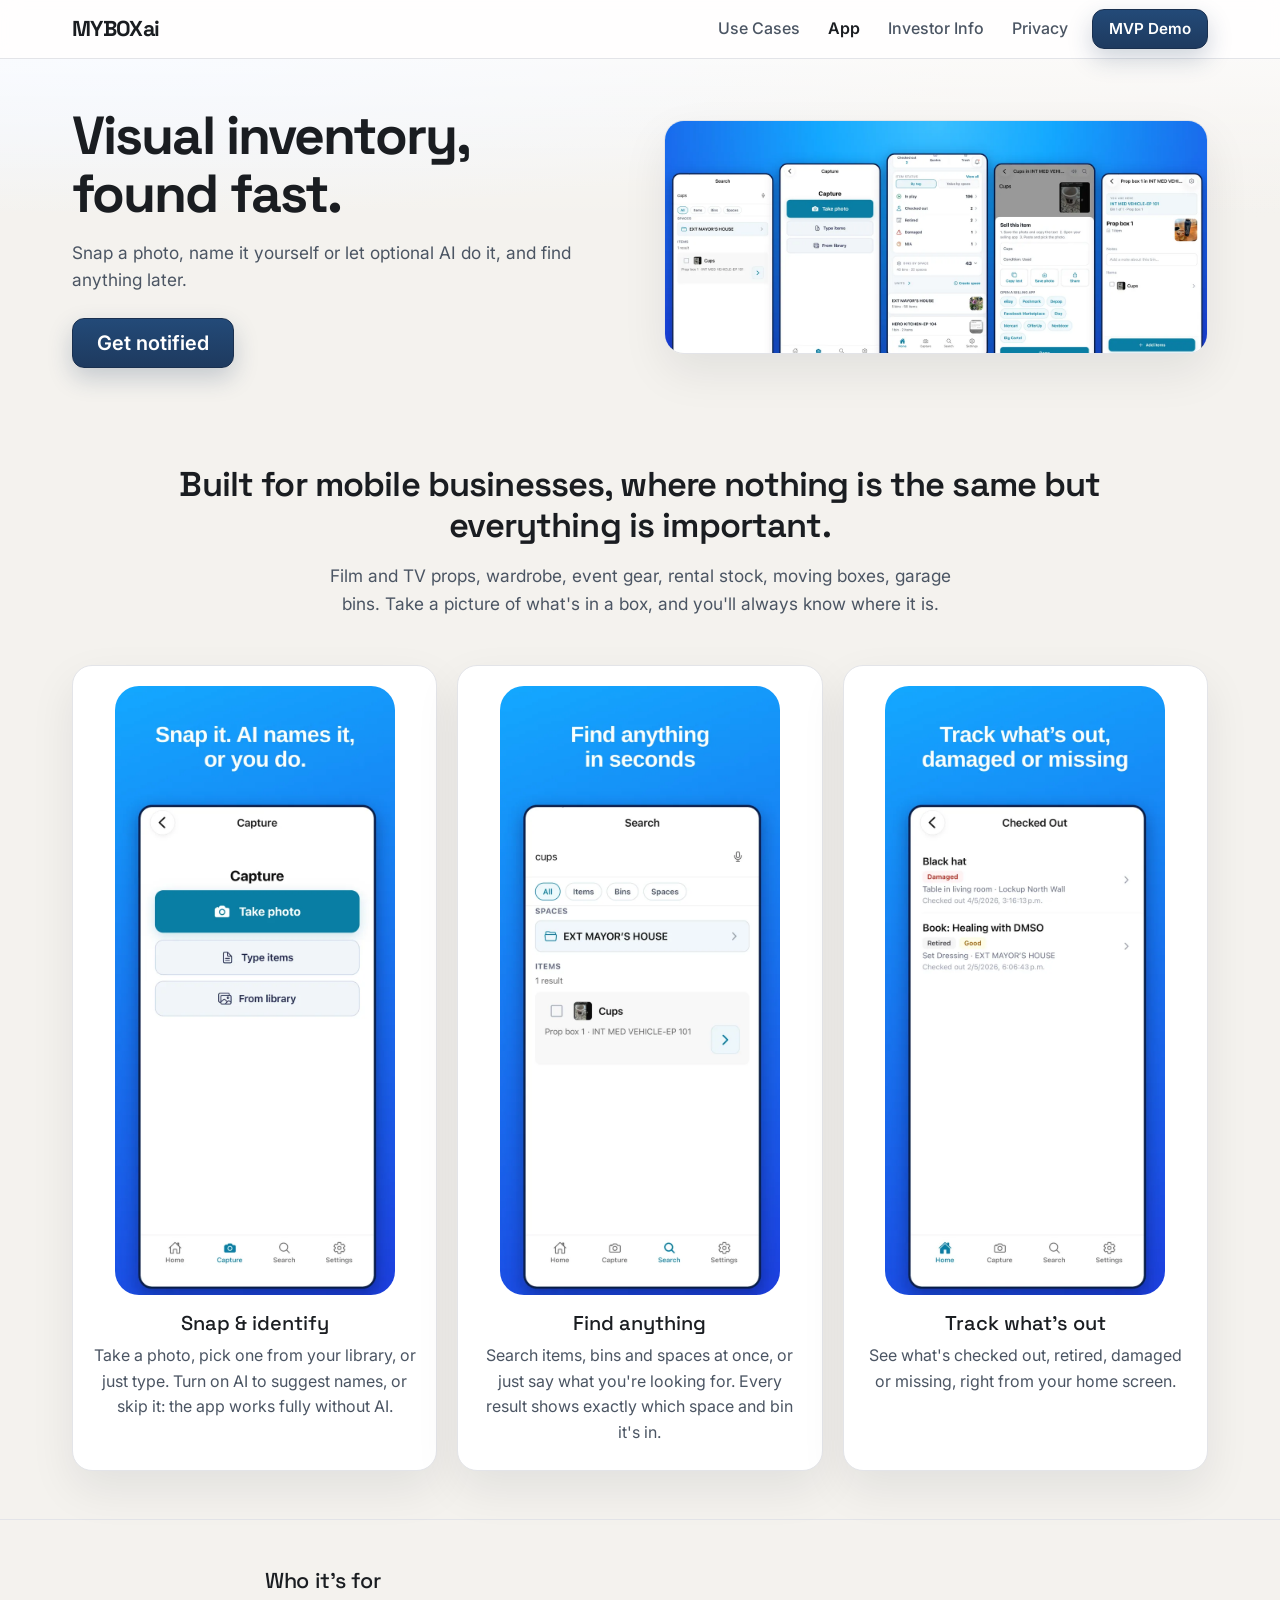
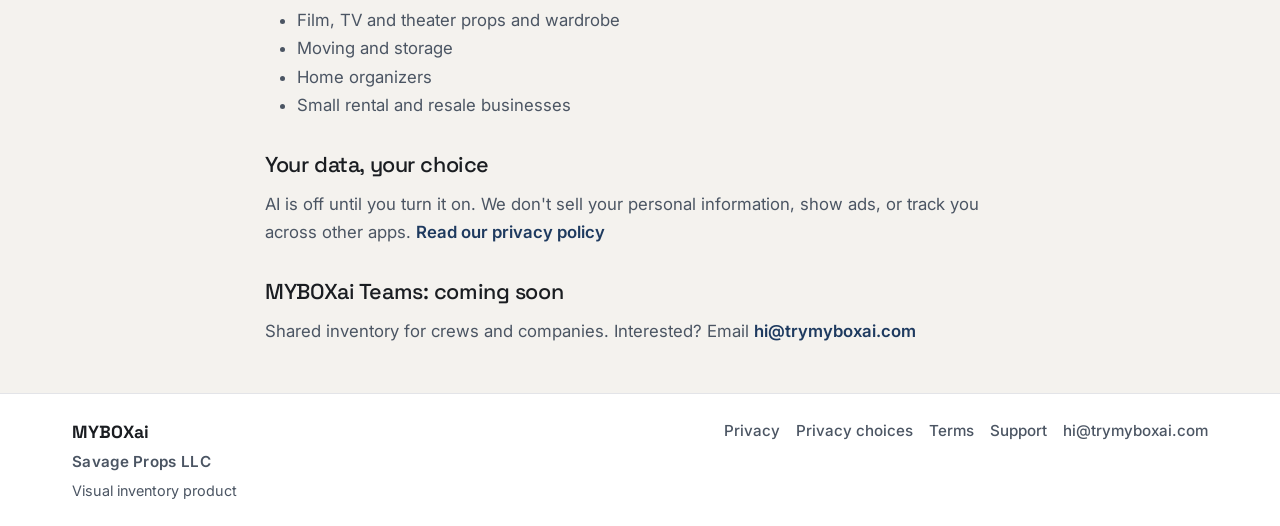
==== app.html @ f3b0ad12 "Put the Teams deck on the investor page and add App and Privacy to every header. Co-authored-by: Cur" ====
<!doctype html>
<html lang="en">
<head>
  <meta charset="UTF-8" />
  <meta name="viewport" content="width=device-width, initial-scale=1.0" />
  <title>MYBOXai · Visual inventory, found fast.</title>
  <meta
    name="description"
    content="Snap a photo, name it yourself or let optional AI do it, and find anything later. MYBOXai is visual inventory from Savage Props LLC."
  />
  <link rel="preconnect" href="https://fonts.googleapis.com" />
  <link rel="preconnect" href="https://fonts.gstatic.com" crossorigin />
  <link
    href="https://fonts.googleapis.com/css2?family=Inter:wght@400;500;600;700&family=Space+Grotesk:wght@500;600;700&display=swap"
    rel="stylesheet"
  />
  <link
    href="https://cdn.jsdelivr.net/npm/bootstrap@5.3.3/dist/css/bootstrap.min.css"
    rel="stylesheet"
    integrity="sha384-QWTKZyjpPEjISv5WaRU9OFeRpok6YctnYmDr5pNlyT2bRjXh0JMhjY6hW+ALEwIH"
    crossorigin="anonymous"
  />
  <link rel="icon" type="image/png" href="/assets/branding/app_intro_idea2.png" />
  <link rel="icon" type="image/png" sizes="32x32" href="/assets/branding/favicon-32x32.png" />
  <link rel="apple-touch-icon" href="/assets/branding/apple-touch-icon.png" />
  <link rel="stylesheet" href="styles.css" />
</head>
<body class="site-page">
  <a class="visually-hidden-focusable site-skip-link" href="#main-content">Skip to main content</a>

  <header class="site-header border-bottom">
    <nav class="navbar navbar-expand-lg navbar-light site-nav" data-bs-theme="light" aria-label="Primary">
      <div class="container site-container py-2 py-lg-0">
        <a class="navbar-brand site-brand text-decoration-none" href="/">
          <span class="site-wordmark">MYBOXai</span>
        </a>
        <button
          class="navbar-toggler site-nav-toggle"
          type="button"
          data-bs-toggle="collapse"
          data-bs-target="#appNav"
          aria-controls="appNav"
          aria-expanded="false"
          aria-label="Toggle navigation"
        >
          <span class="navbar-toggler-icon"></span>
        </button>
        <div class="collapse navbar-collapse" id="appNav">
          <ul class="navbar-nav ms-auto align-items-lg-center gap-lg-1 site-nav-links">
            <li class="nav-item">
              <a class="nav-link site-nav-link" href="/#use-cases">Use Cases</a>
            </li>
            <li class="nav-item">
              <a class="nav-link site-nav-link fw-semibold" href="/app" aria-current="page">App</a>
            </li>
            <li class="nav-item">
              <a class="nav-link site-nav-link" href="/investor">Investor Info</a>
            </li>
            <li class="nav-item">
              <a class="nav-link site-nav-link" href="/privacy">Privacy</a>
            </li>
            <li class="nav-item ps-lg-2">
              <a class="btn site-btn-primary site-btn-nav" href="https://vimeo.com/1203030969" target="_blank" rel="noopener noreferrer">MVP Demo</a>
            </li>
          </ul>
        </div>
      </div>
    </nav>
  </header>

  <main id="main-content">
    <section class="site-hero" aria-labelledby="app-heading">
      <div class="site-hero-gradient" aria-hidden="true"></div>
      <div class="container site-container position-relative py-5">
        <div class="row align-items-center g-4 g-xl-5">
          <div class="col-lg-6">
            <h1 id="app-heading" class="site-hero-title">Visual inventory, found fast.</h1>
            <p class="site-hero-lead mt-3 mb-4">
              Snap a photo, name it yourself or let optional AI do it, and find anything later.
            </p>
            <a class="btn site-btn-primary btn-lg px-4" href="https://tally.so/r/2EyPV9?source=website_app" target="_blank" rel="noopener noreferrer">Get notified</a>
          </div>
          <div class="col-lg-6">
            <img class="app-hero-image" src="/assets/app/header.webp" alt="MYBOXai on a phone, with bins and items ready to find" width="1400" height="600" />
          </div>
        </div>
      </div>
    </section>

    <section class="py-5">
      <div class="container site-container">
        <div class="row justify-content-center">
          <div class="col-lg-10 text-center">
            <h2 class="site-section-title mb-3">Built for mobile businesses, where nothing is the same but everything is important.</h2>
            <p class="site-section-lead mx-auto mb-0">
              Film and TV props, wardrobe, event gear, rental stock, moving boxes, garage bins. Take a picture of what's in a box, and you'll always know where it is.
            </p>
          </div>
        </div>
        <div class="app-feature-grid mt-5">
          <article class="app-feature-card">
            <img src="/assets/app/snap.webp" alt="Snap a photo and identify an item in MYBOXai" width="700" height="1522" />
            <h3>Snap &amp; identify</h3>
            <p>Take a photo, pick one from your library, or just type. Turn on AI to suggest names, or skip it: the app works fully without AI.</p>
          </article>
          <article class="app-feature-card">
            <img src="/assets/app/find.webp" alt="Search items, bins, and spaces in MYBOXai" width="700" height="1522" />
            <h3>Find anything</h3>
            <p>Search items, bins and spaces at once, or just say what you're looking for. Every result shows exactly which space and bin it's in.</p>
          </article>
          <article class="app-feature-card">
            <img src="/assets/app/track.webp" alt="Home screen showing checked out, retired, and damaged items" width="700" height="1522" />
            <h3>Track what's out</h3>
            <p>See what's checked out, retired, damaged or missing, right from your home screen.</p>
          </article>
        </div>
      </div>
    </section>

    <section class="py-5 border-top">
      <div class="container site-container">
        <div class="row justify-content-center">
          <div class="col-lg-8 store-prose">
            <h2 class="mt-0">Who it's for</h2>
            <ul>
              <li>Film, TV and theater props and wardrobe</li>
              <li>Moving and storage</li>
              <li>Home organizers</li>
              <li>Small rental and resale businesses</li>
            </ul>
            <h2>Your data, your choice</h2>
            <p>
              AI is off until you turn it on. We don't sell your personal information, show ads, or track you across other apps.
              <a class="site-inline-link" href="/privacy">Read our privacy policy</a>
            </p>
            <h2>MYBOXai Teams: coming soon</h2>
            <p class="mb-0">
              Shared inventory for crews and companies. Interested? Email
              <a class="site-inline-link" href="mailto:hi@trymyboxai.com">hi@trymyboxai.com</a>
            </p>
          </div>
        </div>
      </div>
    </section>
  </main>

  <footer class="site-footer border-top">
    <div class="container site-container py-4">
      <div class="row g-3 align-items-start justify-content-between">
        <div class="col-md-6">
          <p class="site-footer-brand mb-1">MYBOXai</p>
          <p class="site-footer-company mb-1">Savage Props LLC</p>
          <p class="site-footer-meta mb-0">Visual inventory product</p>
        </div>
        <div class="col-md-6">
          <ul class="site-footer-links list-unstyled mb-0 d-flex flex-column flex-md-row flex-md-wrap gap-md-3 justify-content-md-end">
            <li><a href="/privacy">Privacy</a></li>
            <li><a href="/privacy-choices">Privacy choices</a></li>
            <li><a href="/terms">Terms</a></li>
            <li><a href="/support">Support</a></li>
            <li><a href="mailto:hi@trymyboxai.com">hi@trymyboxai.com</a></li>
          </ul>
        </div>
      </div>
    </div>
  </footer>

  <script
    src="https://cdn.jsdelivr.net/npm/bootstrap@5.3.3/dist/js/bootstrap.bundle.min.js"
    integrity="sha384-YvpcrYf0tY3lHB60NNkmXc5s9fDVZLESaAA55NDzOxhy9GkcIdslK1eN7N6jIeHz"
    crossorigin="anonymous"
  ></script>
</body>
</html>
---- styles.css ----
:root {
  --site-bg: #f4f2ee;
  --site-surface: #ffffff;
  --site-text: #1a1d21;
  --site-muted: #4b5563;
  --site-border: #e3e4e8;
  --site-primary: #1e3a5f;
  --site-primary-hover: #152a45;
  --site-accent: #2563eb;
  --site-accent-soft: #e8eef9;
  --site-shadow: 0 18px 45px rgba(15, 23, 42, 0.08);
  --site-shadow-hover: 0 22px 55px rgba(15, 23, 42, 0.12);
  --site-radius-lg: 1.25rem;
  --site-radius-xl: 1.75rem;
  /* App / phone mockups — consistent soft screen corners */
  --site-radius-screen: 2.125rem;
  /* White “device mat” between outer shell and screenshot */
  --site-screen-chrome: 0.45rem;
  --site-font-heading: "Space Grotesk", "Inter", system-ui, sans-serif;
  --site-font-body: "Inter", system-ui, -apple-system, "Segoe UI", Roboto, sans-serif;
}

body {
  font-family: var(--site-font-body);
  color: var(--site-text);
  background-color: var(--site-bg);
  line-height: 1.6;
  -webkit-font-smoothing: antialiased;
}

.site-header,
.site-footer {
  background-color: var(--site-surface);
}

.brand {
  color: var(--site-text);
  font-weight: 700;
  font-size: 1.125rem;
  letter-spacing: 0.01em;
}

.brand:hover {
  color: var(--site-text);
}

.hero {
  background: linear-gradient(180deg, #ffffff 0%, #eef2f8 100%);
}

.hero-subtitle {
  color: var(--site-muted);
  max-width: 44rem;
  margin-left: auto;
  margin-right: auto;
}

.problem-framing {
  background-color: var(--site-surface);
}

.problem-framing-shot {
  max-width: min(100%, 19.5rem);
  margin-left: auto;
  margin-right: auto;
}

@media (min-width: 992px) {
  .problem-framing-visual-col .problem-framing-shot {
    margin-left: 0;
    margin-right: auto;
  }
}

.problem-framing-shot img {
  border: 1px solid var(--site-border);
  vertical-align: middle;
}

.problem-framing-questions {
  display: flex;
  flex-direction: column;
  gap: 0.35rem;
  margin-bottom: 0.85rem;
}

.problem-question {
  margin: 0;
  font-size: clamp(1.2rem, 2.4vw, 1.65rem);
  line-height: 1.3;
  letter-spacing: -0.015em;
  font-weight: 600;
  color: var(--site-text);
}

.problem-question strong {
  font-weight: 700;
  color: inherit;
}

.problem-support {
  font-size: clamp(1.1rem, 2.2vw, 1.45rem);
  line-height: 1.4;
  color: var(--site-muted);
  max-width: 40rem;
}

h1,
h2,
h3 {
  color: var(--site-text);
}

h1,
h2,
.h1,
.display-5,
.display-4 {
  font-family: var(--site-font-heading);
  letter-spacing: -0.02em;
}

p,
li {
  color: var(--site-muted);
}

.btn-primary {
  background-color: var(--site-primary);
  border-color: var(--site-primary);
  border-radius: 0.65rem;
  font-weight: 600;
}

.btn-primary:hover,
.btn-primary:focus {
  background-color: var(--site-primary-hover);
  border-color: var(--site-primary-hover);
}
.feature-card,
.step-box {
  border: 1px solid var(--site-border);
  background-color: var(--site-surface);
  border-radius: 1rem;
}

.feature-card {
  transition: border-color 0.18s ease, box-shadow 0.18s ease, transform 0.18s ease;
}

.feature-card:hover {
  border-color: #cfd3dc;
  box-shadow: var(--site-shadow);
  transform: translateY(-2px);
}

.feature-card .card-body,
.step-box {
  padding: 1.5rem;
}

.step-label {
  font-size: 0.78rem;
  font-weight: 700;
  text-transform: uppercase;
  letter-spacing: 0.08em;
  color: var(--site-primary);
}

.audience-list {
  margin: 0;
  padding-left: 1.15rem;
  display: grid;
  gap: 0.85rem;
}

.text-secondary {
  color: var(--site-muted) !important;
}

.border-top,
.border-bottom {
  border-color: var(--site-border) !important;
}

.investor-eyebrow {
  letter-spacing: 0.12em;
}

.investor-market-label {
  letter-spacing: 0.06em;
}

.footer-ux-credit {
  font-size: 0.8125rem;
  color: var(--site-muted);
  opacity: 0.82;
}

.footer-ux-credit a {
  color: inherit;
  text-decoration: none;
}

.footer-ux-credit a:hover {
  text-decoration: underline;
}

.investor-subtle-link {
  color: var(--site-text);
  font-weight: 600;
  text-decoration: none;
}

.investor-subtle-link:hover {
  text-decoration: underline;
}

/* ——— Marketing layout ——— */

.site-page {
  background-color: var(--site-bg);
}

.site-skip-link {
  position: absolute;
  left: 0.75rem;
  top: 0.75rem;
  z-index: 1080;
  padding: 0.5rem 0.85rem;
  border-radius: 0.5rem;
  background: var(--site-surface);
  border: 1px solid var(--site-border);
  color: var(--site-text);
  font-weight: 600;
  text-decoration: none;
  transform: translateY(-120%);
  transition: transform 0.15s ease;
}

.site-skip-link:focus {
  transform: translateY(0);
  outline: 2px solid var(--site-accent);
  outline-offset: 2px;
}

.site-header {
  position: sticky;
  top: 0;
  z-index: 1030;
  background: rgba(255, 255, 255, 0.92);
  backdrop-filter: blur(10px);
  border-color: var(--site-border) !important;
}

.site-container {
  max-width: 1160px;
}

.site-nav {
  background: transparent;
}

.site-nav .navbar-brand {
  margin-right: 0;
}

.site-brand:focus-visible {
  outline: 2px solid var(--site-accent);
  outline-offset: 4px;
  border-radius: 0.35rem;
}

.site-wordmark {
  font-family: var(--site-font-heading);
  font-weight: 700;
  font-size: 1.35rem;
  letter-spacing: -0.03em;
  color: var(--site-text);
  line-height: 1.1;
}

.site-tagline {
  font-size: 0.72rem;
  font-weight: 600;
  letter-spacing: 0.14em;
  text-transform: uppercase;
  color: var(--site-muted);
  margin-top: 0.2rem;
}

.site-nav-links .nav-link.site-nav-link {
  color: var(--site-muted);
  font-weight: 500;
  padding: 0.5rem 0.75rem;
  border-radius: 0.5rem;
}

.site-nav-links .nav-link.site-nav-link:hover,
.site-nav-links .nav-link.site-nav-link:focus {
  color: var(--site-text);
  background: rgba(30, 58, 95, 0.06);
}

.site-nav-links .nav-link.site-nav-link[aria-current="page"] {
  color: var(--site-text);
  font-weight: 600;
}

.site-nav-toggle {
  border: 1px solid var(--site-border);
  border-radius: 0.65rem;
  padding: 0.35rem 0.55rem;
}

.site-nav-toggle:focus {
  box-shadow: 0 0 0 0.2rem rgba(37, 99, 235, 0.2);
}

.site-btn-primary {
  background: linear-gradient(180deg, #234a78 0%, var(--site-primary) 100%);
  border: 1px solid #1a304f;
  color: #fff !important;
  font-weight: 600;
  border-radius: 0.75rem;
  padding: 0.55rem 1.1rem;
  box-shadow: 0 10px 24px rgba(30, 58, 95, 0.22);
  transition: transform 0.15s ease, box-shadow 0.15s ease, background 0.15s ease;
}

.site-btn-primary:hover,
.site-btn-primary:focus {
  background: linear-gradient(180deg, #2c5c90 0%, #1e3f66 100%);
  border-color: #152a45;
  color: #fff !important;
  transform: translateY(-1px);
  box-shadow: var(--site-shadow-hover);
}

.site-btn-secondary {
  border-radius: 0.75rem;
  border: 1px solid var(--site-border);
  background: var(--site-surface);
  color: var(--site-text) !important;
  font-weight: 600;
  padding: 0.55rem 1.1rem;
  transition: border-color 0.15s ease, box-shadow 0.15s ease, transform 0.15s ease;
}

.site-btn-secondary:hover,
.site-btn-secondary:focus {
  border-color: #cfd3dc;
  box-shadow: var(--site-shadow);
  transform: translateY(-1px);
  color: var(--site-text) !important;
}

.site-btn-ghost {
  border-radius: 999px;
  border: 1px solid var(--site-border);
  background: var(--site-surface);
  color: var(--site-text) !important;
  font-weight: 600;
  padding: 0.45rem 1.15rem;
  transition: border-color 0.15s ease, box-shadow 0.15s ease;
}

.site-btn-ghost:hover,
.site-btn-ghost:focus {
  border-color: var(--site-primary);
  box-shadow: var(--site-shadow);
  color: var(--site-text) !important;
}

.site-btn-nav {
  padding: 0.5rem 1rem;
  font-size: 0.95rem;
}

.site-hero {
  position: relative;
  overflow: hidden;
  background: radial-gradient(120% 80% at 10% 0%, #eef4ff 0%, transparent 55%),
    radial-gradient(90% 70% at 90% 10%, #f3f0ec 0%, transparent 50%), var(--site-bg);
}

.site-hero-gradient {
  position: absolute;
  inset: 0;
  background: linear-gradient(180deg, rgba(255, 255, 255, 0.65) 0%, rgba(244, 242, 238, 0) 45%);
  pointer-events: none;
}

.site-hero-row {
  padding-bottom: 2.5rem;
}

@media (min-width: 992px) {
  .site-hero-row {
    padding-top: 1rem;
    padding-bottom: 3.5rem;
  }
}

.site-eyebrow {
  font-size: 0.8rem;
  font-weight: 600;
  letter-spacing: 0.12em;
  text-transform: uppercase;
  color: var(--site-muted);
  margin-bottom: 0;
}

.site-hero-title {
  font-family: var(--site-font-heading);
  font-weight: 700;
  font-size: clamp(2.35rem, 4.6vw, 3.35rem);
  line-height: 1.08;
  letter-spacing: -0.035em;
  color: var(--site-text);
}

.site-hero-lead,
.site-section-lead {
  font-size: clamp(1.02rem, 1.35vw, 1.125rem);
  color: var(--site-muted);
  max-width: 40rem;
}

.site-section-lead.small {
  font-size: 0.95rem;
}

.site-pill-row {
  gap: 0.5rem !important;
}

.site-pill {
  display: inline-flex;
  align-items: center;
  font-size: 0.78rem;
  font-weight: 600;
  letter-spacing: 0.04em;
  text-transform: uppercase;
  color: var(--site-primary);
  background: rgba(30, 58, 95, 0.06);
  border: 1px solid rgba(30, 58, 95, 0.12);
  border-radius: 999px;
  padding: 0.35rem 0.75rem;
}

.site-hero-visual {
  position: relative;
}

.site-hero-visual-stack {
  position: relative;
  isolation: isolate;
  margin-top: 0.5rem;
  padding: var(--site-screen-chrome);
  background: var(--site-surface);
  border: 1px solid var(--site-border);
  border-radius: calc(var(--site-radius-screen) + var(--site-screen-chrome));
  box-shadow: var(--site-shadow);
  overflow: hidden;
  transition: box-shadow 0.2s ease;
}

.site-hero-visual-stack:hover {
  box-shadow: var(--site-shadow-hover);
}

.site-shot {
  display: block;
  max-width: 100%;
  height: auto;
}

.site-hero-video {
  position: relative;
  z-index: 1;
  border-radius: var(--site-radius-screen);
  border: none;
  box-shadow: none;
  transition: transform 0.2s ease, filter 0.2s ease;
  width: 100%;
  aspect-ratio: 16 / 10;
  object-fit: cover;
}

.site-hero-visual-stack:hover .site-hero-video {
  transform: translateY(-2px);
  filter: saturate(1.05);
}

@media (min-width: 992px) {
  .site-hero-video {
    margin-left: auto;
    margin-right: auto;
    max-width: 100%;
  }
}

/* Welcome screen — full visible near “From photo to usable inventory” */
.site-welcomeback-showcase {
  background: var(--site-surface);
  border: 1px solid var(--site-border);
  border-radius: calc(var(--site-radius-screen) + var(--site-screen-chrome) + 0.5rem);
  box-shadow: var(--site-shadow);
  padding: clamp(1rem, 3vw, 1.75rem);
  text-align: center;
  overflow: hidden;
}

.site-welcomeback-showcase-img {
  width: auto;
  max-width: min(100%, 22rem);
  height: auto;
  max-height: none;
  margin-left: auto;
  margin-right: auto;
  display: block;
  border-radius: var(--site-radius-screen);
  border: 1px solid rgba(26, 29, 33, 0.08);
  box-shadow: none;
}

@media (min-width: 992px) {
  .site-welcomeback-showcase-img {
    max-width: min(100%, 26rem);
  }
}

/* How it works: identified screen (296×640) beside headline — preserve aspect ratio */
.site-how-intro-row .site-how-identified-showcase.site-welcomeback-showcase--inline {
  max-width: min(100%, 16rem);
}

.site-how-intro-row .site-how-identified-screen-img {
  display: block;
  width: 100%;
  max-width: min(100%, 15rem);
  height: auto;
  aspect-ratio: 296 / 640;
  object-fit: contain;
  margin-left: auto;
  margin-right: auto;
  border-radius: var(--site-radius-screen);
  border: 1px solid rgba(26, 29, 33, 0.08);
  box-shadow: 0 12px 32px rgba(15, 23, 42, 0.08);
}

@media (min-width: 992px) {
  .site-how-intro-row .site-how-identified-showcase.site-welcomeback-showcase--inline {
    max-width: min(100%, 15.25rem);
  }

  .site-how-intro-row .site-how-identified-screen-img {
    max-width: min(100%, 15.25rem);
    margin-left: auto;
    margin-right: 0;
  }
}

@media (min-width: 1200px) {
  .site-how-intro-row .site-how-identified-showcase.site-welcomeback-showcase--inline {
    max-width: min(100%, 16.25rem);
  }

  .site-how-intro-row .site-how-identified-screen-img {
    max-width: min(100%, 16.25rem);
  }
}

@media (min-width: 1400px) {
  .site-how-intro-row .site-how-identified-showcase.site-welcomeback-showcase--inline {
    max-width: min(100%, 17rem);
  }

  .site-how-intro-row .site-how-identified-screen-img {
    max-width: min(100%, 17rem);
  }
}

/* Founder: onboarding choices beside story — same sizing ladder as “How it works” shot */
.site-founder-intro-row .site-founder-choices-showcase.site-welcomeback-showcase--inline {
  max-width: min(100%, 16rem);
}

.site-founder-intro-row .site-founder-choices-screen-img {
  display: block;
  width: auto;
  max-width: min(100%, 15rem);
  height: auto;
  max-height: min(82svh, 34rem);
  aspect-ratio: 1170 / 2532;
  object-fit: contain;
  margin-left: auto;
  margin-right: auto;
  border-radius: var(--site-radius-screen);
  border: 1px solid rgba(26, 29, 33, 0.08);
  box-shadow: 0 12px 32px rgba(15, 23, 42, 0.08);
}

@media (min-width: 992px) {
  .site-founder-intro-row .site-founder-choices-showcase.site-welcomeback-showcase--inline {
    max-width: min(100%, 15.25rem);
  }

  .site-founder-intro-row .site-founder-choices-screen-img {
    max-width: min(100%, 15.25rem);
    max-height: min(82svh, 36rem);
    margin-left: auto;
    margin-right: 0;
  }
}

@media (min-width: 1200px) {
  .site-founder-intro-row .site-founder-choices-showcase.site-welcomeback-showcase--inline {
    max-width: min(100%, 16.25rem);
  }

  .site-founder-intro-row .site-founder-choices-screen-img {
    max-width: min(100%, 16.25rem);
    max-height: min(82svh, 38rem);
  }
}

@media (min-width: 1400px) {
  .site-founder-intro-row .site-founder-choices-showcase.site-welcomeback-showcase--inline {
    max-width: min(100%, 17rem);
  }

  .site-founder-intro-row .site-founder-choices-screen-img {
    max-width: min(100%, 17rem);
    max-height: min(82svh, 40rem);
  }
}

/* Showcase shell carries depth; inner shots stay flat so white mat clips cleanly */
.site-welcomeback-showcase .site-how-identified-screen-img,
.site-welcomeback-showcase .site-founder-choices-screen-img {
  box-shadow: none;
}

/* “Questions” section — portrait spaces list */
.site-questions-spaceslist-frame {
  background: #eceae6;
  display: flex;
  justify-content: center;
  align-items: center;
  padding: 0.5rem 0;
}

.site-questions-spaceslist-photo {
  width: 100%;
  max-width: min(100%, 280px);
  height: auto;
  display: block;
  margin-left: auto;
  margin-right: auto;
  border-radius: var(--site-radius-screen);
  border: 1px solid rgba(26, 29, 33, 0.08);
  box-shadow: 0 12px 32px rgba(15, 23, 42, 0.08);
}

@media (min-width: 992px) {
  .site-questions-spaceslist-photo {
    max-width: 300px;
  }
}

.site-section {
  padding: clamp(3.25rem, 6vw, 5rem) 0;
}

.site-section-alt {
  background: linear-gradient(180deg, #fbfaf8 0%, #f1f0ed 100%);
  border-top: 1px solid var(--site-border);
  border-bottom: 1px solid var(--site-border);
}

.site-section-title {
  font-family: var(--site-font-heading);
  font-weight: 600;
  font-size: clamp(1.65rem, 2.8vw, 2.15rem);
  letter-spacing: -0.025em;
  color: var(--site-text);
}

.site-section-contact {
  padding-top: 2.5rem;
  padding-bottom: 2.5rem;
  background: var(--site-surface);
}

.site-contact-title {
  font-family: var(--site-font-heading);
  font-weight: 600;
  color: var(--site-text);
}

.site-inline-link {
  color: var(--site-primary);
  font-weight: 600;
  text-decoration: none;
}

.site-inline-link:hover,
.site-inline-link:focus {
  text-decoration: underline;
}

.site-media-card {
  background: var(--site-surface);
  border: 1px solid var(--site-border);
  border-radius: var(--site-radius-lg);
  box-shadow: 0 10px 30px rgba(15, 23, 42, 0.05);
  padding: 0.65rem;
  transition: transform 0.18s ease, box-shadow 0.18s ease, border-color 0.18s ease;
}

.site-media-card:hover {
  transform: translateY(-3px);
  box-shadow: var(--site-shadow-hover);
  border-color: #d5d8df;
}

.site-media-frame {
  border-radius: calc(var(--site-radius-lg) - 0.35rem);
  overflow: hidden;
  background: #eceae6;
  border: 1px solid rgba(26, 29, 33, 0.06);
}

.site-media-frame img {
  width: 100%;
  height: auto;
  display: block;
  vertical-align: middle;
  border-radius: var(--site-radius-screen);
}

.site-media-caption {
  font-size: 0.95rem;
  font-weight: 600;
  color: var(--site-text);
  padding: 0.85rem 0.35rem 0.35rem;
}

.site-slot-card {
  background: var(--site-surface);
  border: 1px solid var(--site-border);
  padding: var(--site-screen-chrome);
  border-radius: calc(var(--site-radius-screen) + var(--site-screen-chrome));
  box-shadow: var(--site-shadow);
  overflow: hidden;
  transition: box-shadow 0.18s ease, transform 0.18s ease;
}

.site-slot-card:hover {
  box-shadow: var(--site-shadow-hover);
  transform: translateY(-2px);
}

.site-slot-frame {
  overflow: hidden;
  background: #eceae6;
  border-radius: var(--site-radius-screen);
}

.site-slot-frame img {
  width: 100%;
  height: auto;
  display: block;
  border-radius: var(--site-radius-screen);
}

.site-slot-frame-tall {
  min-height: 220px;
}

@media (min-width: 992px) {
  .site-slot-frame-tall {
    min-height: 320px;
  }
}

/* “Visual context” column — welcome portrait in slot (scaled down on desktop, no crop) */
.site-context-visual-slot .site-context-visual-frame.site-slot-frame-tall {
  min-height: 220px;
}

.site-context-visual-frame {
  display: flex;
  align-items: center;
  justify-content: center;
  padding: 0.75rem 0.5rem;
}

.site-context-visual-frame .site-context-welcomeback-photo {
  width: auto;
  max-width: min(100%, 15rem);
  height: auto;
  max-height: min(56svh, 455px);
  object-fit: contain;
  display: block;
  border-radius: var(--site-radius-screen);
  border: 1px solid rgba(26, 29, 33, 0.08);
  box-shadow: 0 12px 32px rgba(15, 23, 42, 0.08);
}

@media (min-width: 992px) {
  .site-context-visual-slot .site-context-visual-frame.site-slot-frame-tall {
    min-height: 280px;
  }

  .site-context-visual-frame .site-context-welcomeback-photo {
    max-width: min(100%, 15.25rem);
    max-height: 450px;
  }
}

@media (min-width: 1200px) {
  .site-context-visual-frame .site-context-welcomeback-photo {
    max-width: min(100%, 16.25rem);
    max-height: 485px;
  }
}

@media (min-width: 1400px) {
  .site-context-visual-frame .site-context-welcomeback-photo {
    max-width: min(100%, 17rem);
    max-height: 505px;
  }
}

.site-onboarding-choices-slot img {
  object-fit: cover;
  max-height: 260px;
  width: 100%;
  border-radius: var(--site-radius-screen);
}

@media (min-width: 992px) {
  .site-onboarding-choices-slot img {
    max-height: 220px;
  }
}

.site-icon-card {
  background: var(--site-surface);
  border: 1px solid var(--site-border);
  border-radius: var(--site-radius-lg);
  padding: 1.5rem 1.35rem;
  box-shadow: 0 8px 26px rgba(15, 23, 42, 0.04);
  transition: border-color 0.18s ease, box-shadow 0.18s ease, transform 0.18s ease;
}

.site-icon-card:hover {
  border-color: #cfd3dc;
  box-shadow: var(--site-shadow);
  transform: translateY(-2px);
}

.site-step-kicker {
  font-size: 0.75rem;
  font-weight: 700;
  letter-spacing: 0.12em;
  text-transform: uppercase;
  color: var(--site-accent);
  margin-bottom: 0.35rem;
}

.site-card-title {
  font-family: var(--site-font-heading);
  font-size: 1.1rem;
  font-weight: 600;
  color: var(--site-text);
  margin-bottom: 0.5rem;
}

.site-card-body {
  color: var(--site-muted);
  line-height: 1.55;
}

.site-use-card {
  background: var(--site-surface);
  border: 1px solid var(--site-border);
  border-radius: var(--site-radius-lg);
  padding: 1.35rem 1.25rem;
  box-shadow: 0 8px 24px rgba(15, 23, 42, 0.04);
  transition: border-color 0.18s ease, box-shadow 0.18s ease, transform 0.18s ease;
}

.site-use-card:hover {
  border-color: #cfd3dc;
  box-shadow: var(--site-shadow);
  transform: translateY(-2px);
}

.site-context-panel {
  background: var(--site-surface);
  border: 1px solid var(--site-border);
  border-radius: var(--site-radius-xl);
  padding: clamp(1.75rem, 3vw, 2.25rem);
  box-shadow: var(--site-shadow);
}

.site-callout {
  font-family: var(--site-font-heading);
  font-weight: 600;
  font-size: 1.15rem;
  letter-spacing: -0.02em;
  color: var(--site-text);
  border-left: 3px solid var(--site-accent);
  padding-left: 1rem;
}

.site-section-founder {
  background: radial-gradient(80% 120% at 0% 50%, rgba(37, 99, 235, 0.06) 0%, transparent 55%), var(--site-bg);
}

.site-founder-copy {
  font-size: 1.05rem;
  color: var(--site-muted);
}

.site-founder-copy p {
  max-width: 46rem;
}

/* Animated industry keywords ("river") — full-width strip above footer; chips in index.html */
.site-industry-river-pagefoot {
  width: 100%;
  background: var(--site-surface);
  padding-block: clamp(1rem, 2.5vw, 1.35rem);
}

.site-industry-river-pagefoot .site-industry-river-wrap {
  margin-top: 0;
  padding-bottom: 0.15rem;
}

.site-industry-river-wrap {
  display: flex;
  flex-direction: column;
  gap: 0.85rem;
  width: 100%;
  max-width: 100%;
  margin-top: clamp(1.75rem, 4vw, 3rem);
  padding-bottom: clamp(0.25rem, 1.5vw, 0.75rem);
}

.site-industry-river-lane {
  overflow: hidden;
  width: 100%;
  mask-image: linear-gradient(90deg, transparent, #000 5%, #000 95%, transparent);
}

.site-industry-river-track {
  display: flex;
  flex-wrap: nowrap;
  align-items: center;
  width: max-content;
  max-width: none;
  gap: 0;
  flex-shrink: 0;
  will-change: transform;
  /* Longhand + !important: Bootstrap Reboot uses `* { animation-duration: 0.01ms !important; … }` when prefers-reduced-motion is set; class specificity beats `*` so motion stays visible (slower in the reduce block below). */
  animation-name: site-industry-river-scroll !important;
  animation-duration: 78s !important;
  animation-timing-function: linear !important;
  animation-iteration-count: infinite !important;
  animation-direction: normal !important;
  animation-fill-mode: none !important;
  animation-play-state: running !important;
}

.site-industry-river-lane--reverse .site-industry-river-track {
  animation-direction: reverse !important;
  animation-duration: 92s !important;
}

.site-industry-river-group {
  display: flex;
  flex-wrap: nowrap;
  align-items: center;
  flex-shrink: 0;
  gap: 0.55rem;
  padding-inline: 0.35rem;
}

.site-industry-chip {
  flex-shrink: 0;
  font-size: 0.8125rem;
  font-weight: 600;
  letter-spacing: 0.02em;
  color: var(--site-muted);
  background: rgba(255, 255, 255, 0.82);
  border: 1px solid var(--site-border);
  border-radius: 999px;
  padding: 0.38rem 0.8rem;
  white-space: nowrap;
  box-shadow: 0 1px 0 rgba(255, 255, 255, 0.9) inset;
}

@keyframes site-industry-river-scroll {
  0% {
    transform: translate3d(0, 0, 0);
  }
  100% {
    transform: translate3d(-50%, 0, 0);
  }
}

@media (prefers-reduced-motion: reduce) {
  .site-industry-river-lane {
    mask-image: none;
  }

  .site-industry-river-track {
    animation-name: site-industry-river-scroll !important;
    animation-duration: 160s !important;
    animation-timing-function: linear !important;
    animation-iteration-count: infinite !important;
    animation-direction: normal !important;
  }

  .site-industry-river-lane--reverse .site-industry-river-track {
    animation-direction: reverse !important;
    animation-duration: 190s !important;
  }
}

.site-final-cta {
  background: linear-gradient(180deg, #fbfaf8 0%, #ffffff 100%);
  border-top: 1px solid var(--site-border);
}

.site-final-shot-frame {
  border-radius: var(--site-radius-xl);
  border: 1px solid var(--site-border);
  box-shadow: var(--site-shadow);
  overflow: hidden;
  background: #eceae6;
  max-width: 280px;
  margin-left: auto;
  margin-right: auto;
  transition: box-shadow 0.2s ease, transform 0.2s ease;
}

@media (min-width: 992px) {
  .site-final-shot-frame {
    margin-left: auto;
    margin-right: 0;
    max-width: 300px;
  }
}

.site-final-shot-frame:hover {
  box-shadow: var(--site-shadow-hover);
  transform: translateY(-2px);
}

.site-final-product-shot {
  width: 100%;
  height: auto;
  display: block;
}

.site-footer {
  background: var(--site-surface);
  border-color: var(--site-border) !important;
}

.site-footer-brand {
  font-family: var(--site-font-heading);
  font-weight: 700;
  font-size: 1.1rem;
  color: var(--site-text);
  margin-bottom: 0.25rem;
}

.site-footer-meta {
  font-size: 0.9rem;
  color: var(--site-muted);
}

.site-footer-company {
  font-size: 0.95rem;
  font-weight: 600;
  letter-spacing: 0.02em;
  color: var(--site-muted);
}

.site-footer-links a {
  color: var(--site-muted);
  text-decoration: none;
  font-weight: 500;
  font-size: 0.95rem;
}

.site-footer-links a:hover,
.site-footer-links a:focus {
  color: var(--site-text);
  text-decoration: underline;
}

.site-social-links {
  display: flex;
  flex-wrap: wrap;
  justify-content: center;
  gap: 0.35rem 0.85rem;
}

.site-social-links a {
  color: var(--site-muted);
  text-decoration: none;
  font-size: 0.9rem;
  font-weight: 500;
}

.site-social-links a:hover,
.site-social-links a:focus {
  color: var(--site-text);
  text-decoration: underline;
}

.site-social-links--footer {
  justify-content: flex-start;
}

@media (min-width: 768px) {
  .site-social-links--footer {
    justify-content: flex-end;
  }
}

/* Investor page shared shell */

.investor-shell {
  background-color: var(--site-bg);
}

.investor-hero-panel {
  position: relative;
  overflow: hidden;
  background: radial-gradient(120% 80% at 8% 0%, #eef4ff 0%, transparent 55%),
    radial-gradient(90% 70% at 92% 0%, #f3f0ec 0%, transparent 50%), var(--site-bg);
  border-bottom: 1px solid var(--site-border);
}

.investor-callout {
  background: var(--site-surface);
  border: 1px solid var(--site-border);
  border-radius: var(--site-radius-lg);
  box-shadow: var(--site-shadow);
  padding: 1.35rem 1.25rem;
}

.investor-callout-label {
  font-size: 0.72rem;
  font-weight: 700;
  letter-spacing: 0.14em;
  text-transform: uppercase;
  color: var(--site-accent);
  margin-bottom: 0.35rem;
}

.investor-callout-title {
  font-family: var(--site-font-heading);
  font-size: 1.1rem;
  font-weight: 600;
  color: var(--site-text);
  margin-bottom: 0.5rem;
}

.investor-callout-body {
  color: var(--site-muted);
  margin-bottom: 0;
}

.investor-deck-frame {
  border-radius: var(--site-radius-xl);
  border: 1px solid var(--site-border);
  box-shadow: var(--site-shadow);
  overflow: hidden;
  background: #eceae6;
}

.investor-jump-nav {
  display: flex;
  flex-wrap: wrap;
  gap: 0.45rem;
  justify-content: center;
}

.investor-jump-nav a {
  border: 1px solid var(--site-border);
  border-radius: 0.45rem;
  padding: 0.3rem 0.65rem;
  background: var(--site-surface);
  color: var(--site-muted);
  text-decoration: none;
  font-size: 0.8rem;
  font-weight: 500;
}

.investor-jump-nav a:hover,
.investor-jump-nav a:focus {
  color: var(--site-primary);
  border-color: #cbd3e2;
  background: var(--site-accent-soft);
}

.investor-status-grid {
  display: grid;
  grid-template-columns: repeat(3, minmax(0, 1fr));
  gap: 1rem;
}

.investor-status-group {
  border: 1px solid var(--site-border);
  border-radius: 0.8rem;
  background: var(--site-surface);
  padding: 1rem;
}

.investor-status-group h3 {
  margin-bottom: 0.7rem;
  font-size: 0.92rem;
  font-weight: 700;
  text-transform: uppercase;
  letter-spacing: 0.08em;
  color: var(--site-muted);
}

.investor-status-group ul {
  list-style: none;
  margin: 0;
  padding: 0;
  display: grid;
  gap: 0.42rem;
}

.investor-status-group li {
  position: relative;
  padding-left: 1rem;
  color: var(--site-text);
  font-size: 0.91rem;
}

.investor-status-group li::before {
  content: "✓";
  position: absolute;
  left: 0;
  color: #1f4e8f;
  font-size: 0.8rem;
}

.investor-surface-alt {
  background: #f3f1ed;
}

.investor-funding-card {
  border: 1px solid var(--site-border);
  border-radius: 0.8rem;
  background: var(--site-surface);
  padding: 1.1rem;
}

.investor-funding-num {
  font-family: var(--site-font-heading);
  font-size: 1.2rem;
  font-weight: 700;
  color: var(--site-primary);
  margin-bottom: 0.35rem;
}

.investor-funding-card h3 {
  font-size: 1rem;
  margin-bottom: 0.45rem;
}

.investor-funding-card ul {
  margin: 0;
  padding-left: 1rem;
  display: grid;
  gap: 0.25rem;
}

.investor-funding-card li {
  color: var(--site-muted);
  font-size: 0.88rem;
}

.investor-roadmap-grid {
  display: grid;
  grid-template-columns: repeat(6, minmax(0, 1fr));
  border: 1px solid var(--site-border);
  border-radius: 0.8rem;
  overflow: hidden;
}

.investor-roadmap-step {
  padding: 0.95rem 0.8rem;
  background: var(--site-surface);
  border-right: 1px solid var(--site-border);
}

.investor-roadmap-step:last-child {
  border-right: none;
}

.investor-roadmap-step.is-current {
  background: var(--site-accent-soft);
}

.investor-roadmap-label {
  margin-bottom: 0.35rem;
  font-size: 0.68rem;
  text-transform: uppercase;
  letter-spacing: 0.09em;
  color: var(--site-muted);
  font-weight: 700;
}

.investor-roadmap-step.is-current .investor-roadmap-label {
  color: var(--site-primary);
}

.investor-roadmap-step h3 {
  margin: 0;
  font-size: 0.9rem;
}

.investor-segment-future {
  border-style: dashed;
}

.investor-capital-rows {
  display: grid;
  gap: 0.7rem;
}

.investor-capital-row {
  display: grid;
  grid-template-columns: 170px 1fr 42px;
  gap: 0.85rem;
  align-items: center;
}

.investor-capital-row span {
  color: var(--site-text);
  font-size: 0.9rem;
}

.investor-capital-row div {
  height: 8px;
  border-radius: 999px;
  background: #e9edf5;
  overflow: hidden;
}

.investor-capital-row i {
  display: block;
  height: 100%;
  background: linear-gradient(90deg, #2f5d95 0%, #1e3a5f 100%);
}

.investor-capital-row strong {
  color: var(--site-muted);
  font-size: 0.82rem;
  text-align: right;
}

.investor-milestones-grid {
  display: grid;
  grid-template-columns: repeat(4, minmax(0, 1fr));
  border: 1px solid var(--site-border);
  border-radius: 0.8rem;
  overflow: hidden;
}

.investor-milestone-col {
  padding: 1.05rem;
  border-right: 1px solid var(--site-border);
  background: var(--site-surface);
}

.investor-milestone-col:last-child {
  border-right: none;
}

.investor-milestone-col.is-current {
  background: var(--site-accent-soft);
}

.investor-milestone-head {
  margin-bottom: 0.5rem;
  font-size: 0.7rem;
  font-weight: 700;
  text-transform: uppercase;
  letter-spacing: 0.09em;
  color: var(--site-muted);
}

.investor-milestone-col ul {
  margin: 0;
  padding-left: 1rem;
  display: grid;
  gap: 0.25rem;
}

.investor-milestone-col li {
  color: var(--site-muted);
  font-size: 0.86rem;
}

.investor-metric-card {
  border: 1px solid var(--site-border);
  border-radius: 0.8rem;
  background: var(--site-surface);
  padding: 1rem;
}

.investor-metric-card span {
  display: inline-block;
  font-size: 0.64rem;
  font-weight: 700;
  text-transform: uppercase;
  letter-spacing: 0.08em;
  border-radius: 0.35rem;
  padding: 0.15rem 0.45rem;
  margin-bottom: 0.5rem;
}

.investor-metric-card .is-done {
  color: #1f4e8f;
  background: var(--site-accent-soft);
}

.investor-metric-card .is-active {
  color: #1e3a5f;
  background: #e9edf5;
}

.investor-metric-card .is-next {
  color: var(--site-muted);
  background: #f1f2f5;
}

.investor-metric-card h3 {
  margin: 0;
  font-size: 0.95rem;
}

.investor-philosophy-block {
  background: linear-gradient(180deg, #2f5d95 0%, #1e3a5f 100%);
  border-radius: 1rem;
  padding: 1.5rem;
}

.investor-philosophy-block blockquote {
  margin: 0 0 0.75rem;
  color: #fff;
  font-size: 1.15rem;
  line-height: 1.5;
  letter-spacing: -0.01em;
}

.investor-philosophy-block p {
  color: rgba(255, 255, 255, 0.86);
}

.investor-data-room {
  border: 1px solid var(--site-border);
  border-radius: 0.9rem;
  background: var(--site-surface);
  padding: 1.1rem;
  display: grid;
  grid-template-columns: 1fr auto;
  align-items: center;
  gap: 1rem;
}

@media (max-width: 991px) {
  .investor-status-grid {
    grid-template-columns: 1fr;
  }

  .investor-roadmap-grid {
    grid-template-columns: repeat(3, minmax(0, 1fr));
  }

  .investor-milestones-grid {
    grid-template-columns: repeat(2, minmax(0, 1fr));
  }
}

@media (max-width: 767px) {
  .investor-capital-row {
    grid-template-columns: 1fr;
    gap: 0.35rem;
  }

  .investor-capital-row strong {
    text-align: left;
  }

  .investor-data-room {
    grid-template-columns: 1fr;
  }
}

/* Investor body copy: 17px on small screens, 18px from desktop up. */
.investor-shell main p:not(.small):not(.investor-eyebrow):not(.lead),
.investor-shell main li,
.investor-shell main blockquote {
  font-size: 17px;
  line-height: 1.65;
}

@media (min-width: 992px) {
  .investor-shell main p:not(.small):not(.investor-eyebrow):not(.lead),
  .investor-shell main li,
  .investor-shell main blockquote {
    font-size: 18px;
    line-height: 1.7;
  }
}

.investor-callout-title {
  font-size: 1.5rem;
  line-height: 1.3;
}

.investor-product-shots {
  display: flex;
  flex-wrap: wrap;
  gap: 1.5rem 2rem;
  justify-content: center;
}

.investor-product-shots figure {
  margin: 0;
  width: min(100%, 280px);
  text-align: center;
}

.investor-product-shots img {
  width: min(100%, 280px);
  height: auto;
  border-radius: 1.5rem;
  border: 1px solid var(--site-border);
  box-shadow: var(--site-shadow);
}

.investor-product-shots figcaption {
  margin-top: 0.65rem;
  color: var(--site-muted);
}

.app-feature-grid {
  display: grid;
  grid-template-columns: repeat(3, minmax(0, 1fr));
  gap: 1.25rem;
}

.app-feature-card {
  background: var(--site-surface);
  border: 1px solid var(--site-border);
  border-radius: var(--site-radius-lg);
  box-shadow: var(--site-shadow);
  padding: 1.25rem 1.25rem 1.5rem;
  text-align: center;
}

.app-feature-card img {
  width: min(100%, 280px);
  height: auto;
  border-radius: 1.5rem;
  margin-bottom: 1rem;
}

.app-feature-card h3 {
  font-family: var(--site-font-heading);
  font-size: 1.25rem;
  margin-bottom: 0.5rem;
}

.app-feature-card p {
  color: var(--site-muted);
  margin-bottom: 0;
}

.app-hero-image {
  width: 100%;
  height: auto;
  border-radius: var(--site-radius-lg);
  border: 1px solid var(--site-border);
  box-shadow: var(--site-shadow);
}

.store-prose h2 {
  font-family: var(--site-font-heading);
  font-size: 1.35rem;
  margin-top: 2rem;
  margin-bottom: 0.75rem;
}

.store-prose p,
.store-prose li {
  font-size: 1.05rem;
  line-height: 1.7;
}

@media (max-width: 991px) {
  .app-feature-grid {
    grid-template-columns: 1fr;
  }
}
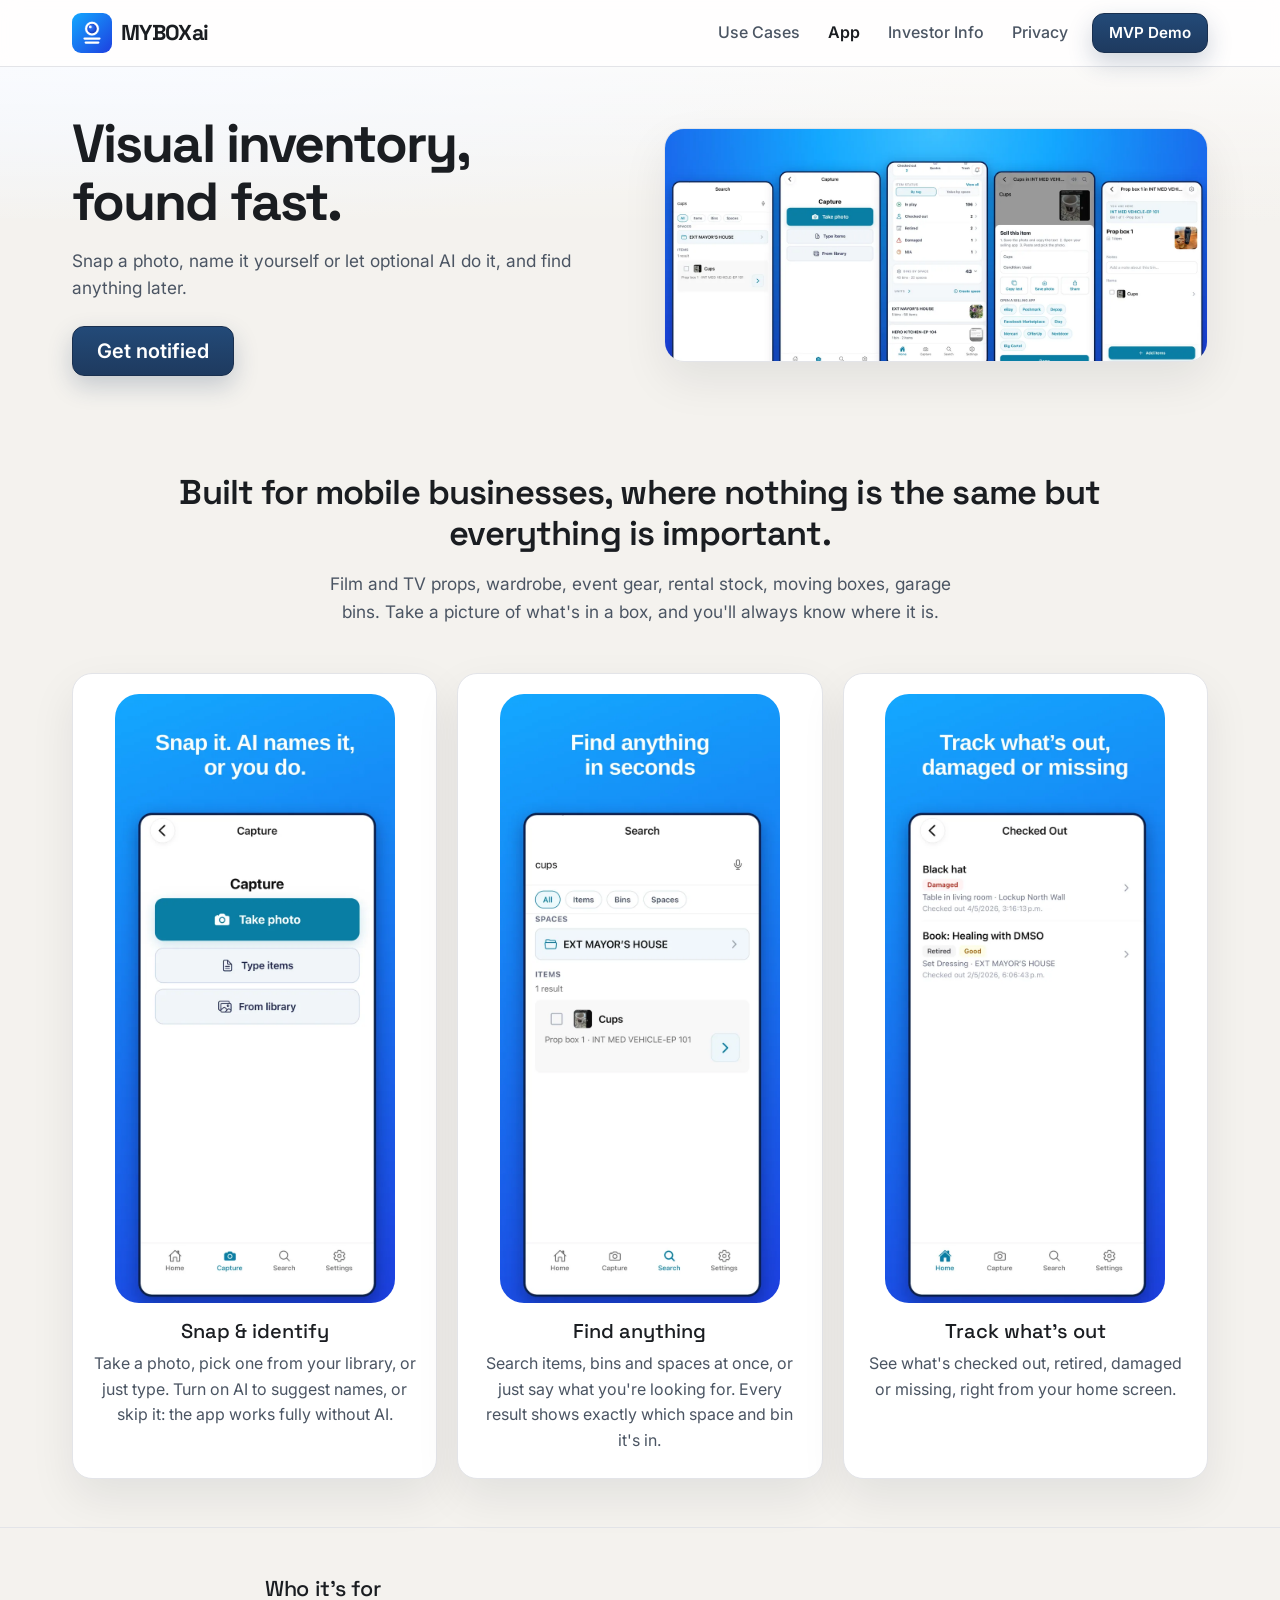
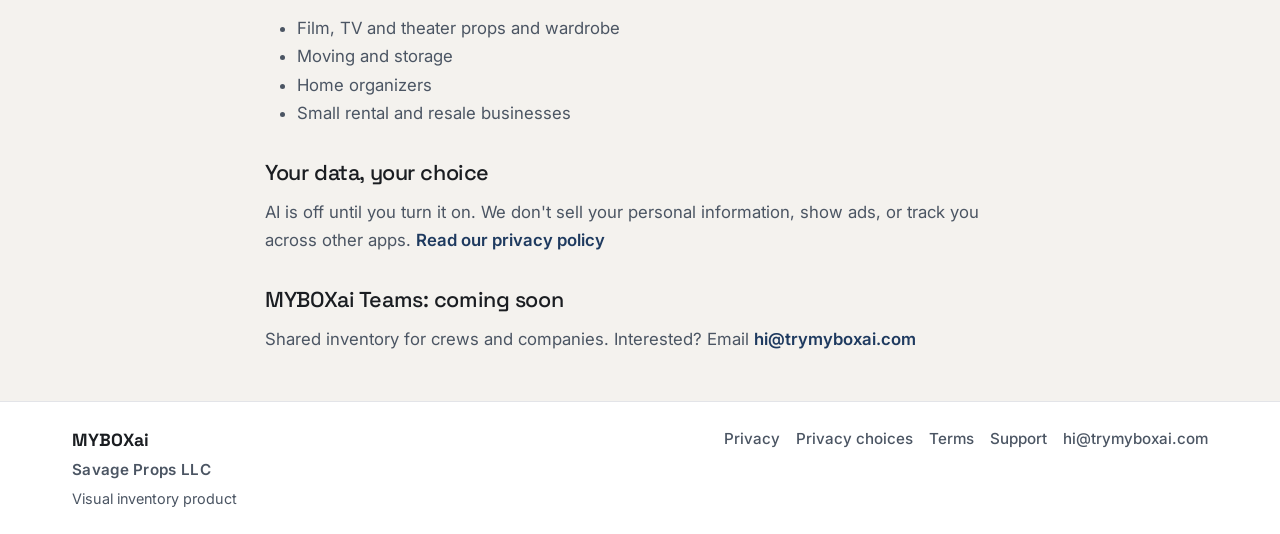
==== commit 1e91c728: "Use the shutter brand icon in the header and browser tab. Co-authored-by: Cursor <cursoragent@cursor" ====
--- a/app.html
+++ b/app.html
@@ -20,7 +20,8 @@
     integrity="sha384-QWTKZyjpPEjISv5WaRU9OFeRpok6YctnYmDr5pNlyT2bRjXh0JMhjY6hW+ALEwIH"
     crossorigin="anonymous"
   />
-  <link rel="icon" type="image/png" href="/assets/branding/app_intro_idea2.png" />
+  <link rel="icon" href="/assets/branding/myboxai-icon.svg" type="image/svg+xml" />
+  <link rel="icon" type="image/png" sizes="48x48" href="/assets/branding/favicon.png" />
   <link rel="icon" type="image/png" sizes="32x32" href="/assets/branding/favicon-32x32.png" />
   <link rel="apple-touch-icon" href="/assets/branding/apple-touch-icon.png" />
   <link rel="stylesheet" href="styles.css" />
@@ -32,6 +33,7 @@
     <nav class="navbar navbar-expand-lg navbar-light site-nav" data-bs-theme="light" aria-label="Primary">
       <div class="container site-container py-2 py-lg-0">
         <a class="navbar-brand site-brand text-decoration-none" href="/">
+          <img class="site-brand-mark" src="/assets/branding/myboxai-icon.svg" alt="" width="40" height="40" />
           <span class="site-wordmark">MYBOXai</span>
         </a>
         <button
--- a/styles.css
+++ b/styles.css
@@ -265,6 +265,20 @@
   margin-right: 0;
 }
 
+.site-brand {
+  display: inline-flex;
+  align-items: center;
+  gap: 0.55rem;
+}
+
+.site-brand-mark {
+  width: 40px;
+  height: 40px;
+  border-radius: 9px;
+  display: block;
+  flex: none;
+}
+
 .site-brand:focus-visible {
   outline: 2px solid var(--site-accent);
   outline-offset: 4px;
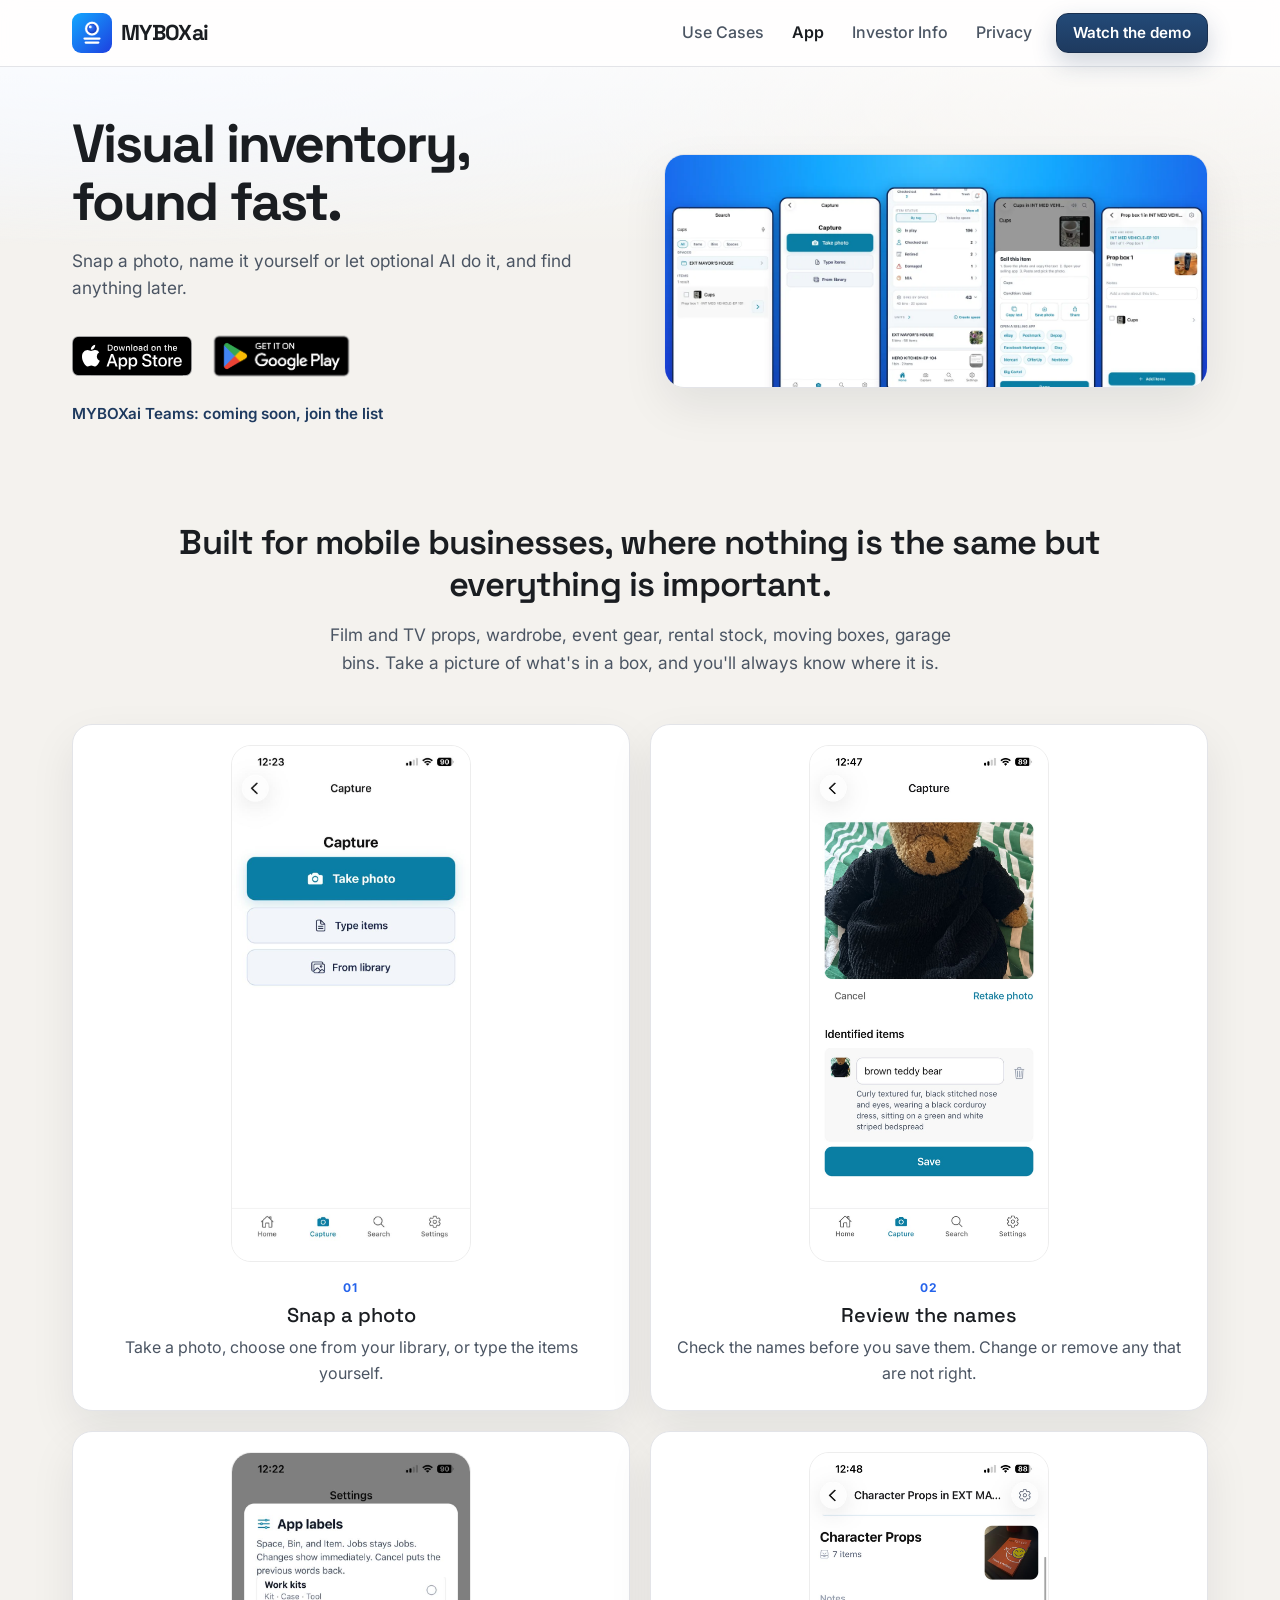
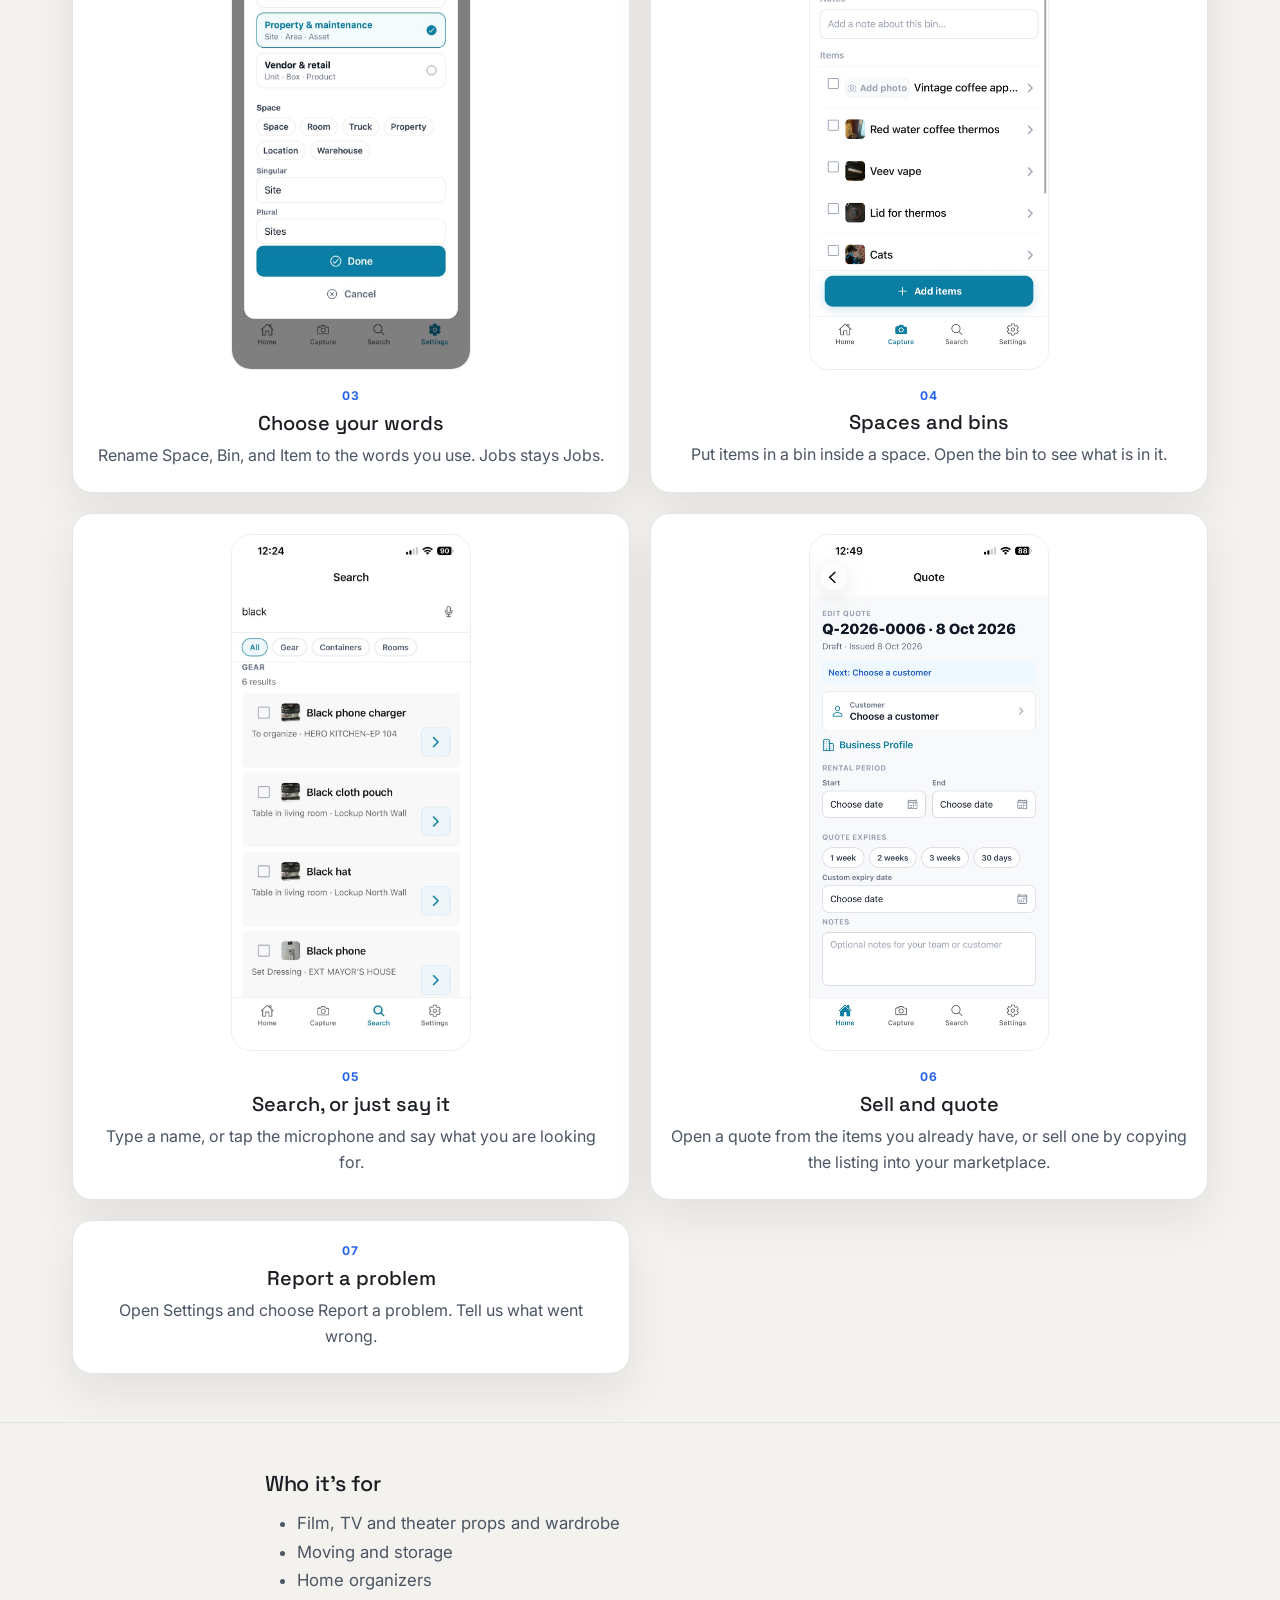
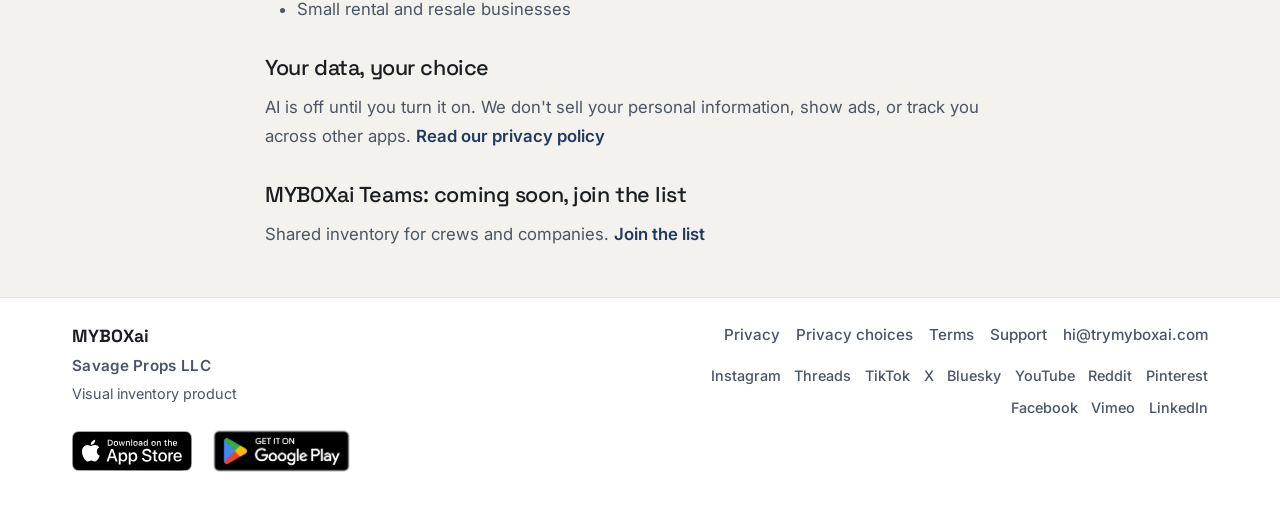
==== commit 38e5410c: "Show the live app steps and store badges on the public site. Co-authored-by: Cursor <cursoragent@cur" ====
--- a/app.html
+++ b/app.html
@@ -62,7 +62,7 @@
               <a class="nav-link site-nav-link" href="/privacy">Privacy</a>
             </li>
             <li class="nav-item ps-lg-2">
-              <a class="btn site-btn-primary site-btn-nav" href="https://vimeo.com/1203030969" target="_blank" rel="noopener noreferrer">MVP Demo</a>
+              <a class="btn site-btn-primary site-btn-nav" href="https://vimeo.com/1203030969" target="_blank" rel="noopener noreferrer">Watch the demo</a>
             </li>
           </ul>
         </div>
@@ -80,7 +80,17 @@
             <p class="site-hero-lead mt-3 mb-4">
               Snap a photo, name it yourself or let optional AI do it, and find anything later.
             </p>
-            <a class="btn site-btn-primary btn-lg px-4" href="https://tally.so/r/2EyPV9?source=website_app" target="_blank" rel="noopener noreferrer">Get notified</a>
+            <div class="store-badges mb-3" aria-label="Download MYBOXai">
+              <a href="https://apps.apple.com/app/id6761437816" target="_blank" rel="noopener noreferrer">
+                <img class="store-badge store-badge-apple" src="/assets/website/badges/app-store.svg" alt="Download on the App Store" width="120" height="40" />
+              </a>
+              <a href="https://play.google.com/store/apps/details?id=com.savageprops.boxai" target="_blank" rel="noopener noreferrer">
+                <img class="store-badge store-badge-google" src="/assets/website/badges/google-play.png" alt="Get it on Google Play" width="155" height="60" />
+              </a>
+            </div>
+            <p class="store-teams-link mb-0">
+              <a class="site-inline-link" href="https://tally.so/r/2EyPV9?source=website_teams" target="_blank" rel="noopener noreferrer">MYBOXai Teams: coming soon, join the list</a>
+            </p>
           </div>
           <div class="col-lg-6">
             <img class="app-hero-image" src="/assets/app/header.webp" alt="MYBOXai on a phone, with bins and items ready to find" width="1400" height="600" />
@@ -99,23 +109,49 @@
             </p>
           </div>
         </div>
-        <div class="app-feature-grid mt-5">
-          <article class="app-feature-card">
-            <img src="/assets/app/snap.webp" alt="Snap a photo and identify an item in MYBOXai" width="700" height="1522" />
-            <h3>Snap &amp; identify</h3>
-            <p>Take a photo, pick one from your library, or just type. Turn on AI to suggest names, or skip it: the app works fully without AI.</p>
-          </article>
-          <article class="app-feature-card">
-            <img src="/assets/app/find.webp" alt="Search items, bins, and spaces in MYBOXai" width="700" height="1522" />
-            <h3>Find anything</h3>
-            <p>Search items, bins and spaces at once, or just say what you're looking for. Every result shows exactly which space and bin it's in.</p>
-          </article>
-          <article class="app-feature-card">
-            <img src="/assets/app/track.webp" alt="Home screen showing checked out, retired, and damaged items" width="700" height="1522" />
-            <h3>Track what's out</h3>
-            <p>See what's checked out, retired, damaged or missing, right from your home screen.</p>
-          </article>
-        </div>
+        <ol class="site-steps mt-5">
+          <li class="site-step">
+            <img src="/assets/website/screens-2026-11/welcome_screen.jpeg" width="390" height="844" alt="Capture screen with Take photo, Type items, and From library" />
+            <p class="site-step-kicker">01</p>
+            <h3>Snap a photo</h3>
+            <p>Take a photo, choose one from your library, or type the items yourself.</p>
+          </li>
+          <li class="site-step">
+            <img src="/assets/website/screens-2026-11/idenitfy_items.jpeg" width="390" height="844" alt="Identified names listed right after a photo, ready to review before saving" />
+            <p class="site-step-kicker">02</p>
+            <h3>Review the names</h3>
+            <p>Check the names before you save them. Change or remove any that are not right.</p>
+          </li>
+          <li class="site-step">
+            <img src="/assets/website/screens-2026-11/custom_labels.jpeg" width="390" height="844" alt="Settings for renaming Space, Bin, and Item" />
+            <p class="site-step-kicker">03</p>
+            <h3>Choose your words</h3>
+            <p>Rename Space, Bin, and Item to the words you use. Jobs stays Jobs.</p>
+          </li>
+          <li class="site-step">
+            <img src="/assets/website/screens-2026-11/items_in_bins.jpeg" width="390" height="844" alt="A bin opened to its item list" />
+            <p class="site-step-kicker">04</p>
+            <h3>Spaces and bins</h3>
+            <p>Put items in a bin inside a space. Open the bin to see what is in it.</p>
+          </li>
+          <li class="site-step">
+            <img src="/assets/website/screens-2026-11/search_field.jpeg" width="390" height="844" alt="Search results with a microphone for voice search" />
+            <p class="site-step-kicker">05</p>
+            <h3>Search, or just say it</h3>
+            <p>Type a name, or tap the microphone and say what you are looking for.</p>
+          </li>
+          <li class="site-step">
+            <img src="/assets/website/screens-2026-11/create_inventory_based_quotes.jpeg" width="390" height="844" alt="An open quote built from inventory" />
+            <p class="site-step-kicker">06</p>
+            <h3>Sell and quote</h3>
+            <p>Open a quote from the items you already have, or sell one by copying the listing into your marketplace.</p>
+          </li>
+          <li class="site-step">
+            <p class="site-step-kicker">07</p>
+            <h3>Report a problem</h3>
+            <p>Open Settings and choose Report a problem. Tell us what went wrong.</p>
+          </li>
+        </ol>
       </div>
     </section>
 
@@ -135,10 +171,10 @@
               AI is off until you turn it on. We don't sell your personal information, show ads, or track you across other apps.
               <a class="site-inline-link" href="/privacy">Read our privacy policy</a>
             </p>
-            <h2>MYBOXai Teams: coming soon</h2>
+            <h2>MYBOXai Teams: coming soon, join the list</h2>
             <p class="mb-0">
-              Shared inventory for crews and companies. Interested? Email
-              <a class="site-inline-link" href="mailto:hi@trymyboxai.com">hi@trymyboxai.com</a>
+              Shared inventory for crews and companies.
+              <a class="site-inline-link" href="https://tally.so/r/2EyPV9?source=website_teams" target="_blank" rel="noopener noreferrer">Join the list</a>
             </p>
           </div>
         </div>
@@ -152,15 +188,36 @@
         <div class="col-md-6">
           <p class="site-footer-brand mb-1">MYBOXai</p>
           <p class="site-footer-company mb-1">Savage Props LLC</p>
-          <p class="site-footer-meta mb-0">Visual inventory product</p>
+          <p class="site-footer-meta mb-3">Visual inventory product</p>
+          <div class="store-badges">
+            <a href="https://apps.apple.com/app/id6761437816" target="_blank" rel="noopener noreferrer">
+              <img class="store-badge store-badge-apple" src="/assets/website/badges/app-store.svg" alt="Download on the App Store" width="120" height="40" />
+            </a>
+            <a href="https://play.google.com/store/apps/details?id=com.savageprops.boxai" target="_blank" rel="noopener noreferrer">
+              <img class="store-badge store-badge-google" src="/assets/website/badges/google-play.png" alt="Get it on Google Play" width="155" height="60" />
+            </a>
+          </div>
         </div>
         <div class="col-md-6">
-          <ul class="site-footer-links list-unstyled mb-0 d-flex flex-column flex-md-row flex-md-wrap gap-md-3 justify-content-md-end">
+          <ul class="site-footer-links list-unstyled mb-3 d-flex flex-column flex-md-row flex-md-wrap gap-md-3 justify-content-md-end">
             <li><a href="/privacy">Privacy</a></li>
             <li><a href="/privacy-choices">Privacy choices</a></li>
             <li><a href="/terms">Terms</a></li>
             <li><a href="/support">Support</a></li>
             <li><a href="mailto:hi@trymyboxai.com">hi@trymyboxai.com</a></li>
+          </ul>
+          <ul class="site-social-links site-social-links--footer list-unstyled mb-0" aria-label="MYBOXai social profiles">
+            <li><a href="https://instagram.com/myboxai" target="_blank" rel="noopener noreferrer">Instagram</a></li>
+            <li><a href="https://threads.net/@myboxai" target="_blank" rel="noopener noreferrer">Threads</a></li>
+            <li><a href="https://tiktok.com/@myboxai" target="_blank" rel="noopener noreferrer">TikTok</a></li>
+            <li><a href="https://x.com/myboxai" target="_blank" rel="noopener noreferrer">X</a></li>
+            <li><a href="https://bsky.app/profile/myboxai.bsky.social" target="_blank" rel="noopener noreferrer">Bluesky</a></li>
+            <li><a href="https://youtube.com/@myboxapp" target="_blank" rel="noopener noreferrer">YouTube</a></li>
+            <li><a href="https://reddit.com/user/MyBoxApp" target="_blank" rel="noopener noreferrer">Reddit</a></li>
+            <li><a href="https://pinterest.com/MyBoxApp" target="_blank" rel="noopener noreferrer">Pinterest</a></li>
+            <li><a href="https://www.facebook.com/profile.php?id=61591992450174" target="_blank" rel="noopener noreferrer">Facebook</a></li>
+            <li><a href="https://vimeo.com/user261186864" target="_blank" rel="noopener noreferrer">Vimeo</a></li>
+            <li><a href="https://www.linkedin.com/in/nicholewleklinski/" target="_blank" rel="noopener noreferrer">LinkedIn</a></li>
           </ul>
         </div>
       </div>
--- a/styles.css
+++ b/styles.css
@@ -1152,6 +1152,75 @@
   }
 }
 
+.store-badges {
+  display: flex;
+  flex-wrap: wrap;
+  align-items: center;
+  gap: 0.35rem 0.75rem;
+}
+
+.store-badge {
+  display: block;
+  width: auto;
+}
+
+.store-badge-apple {
+  height: 40px;
+}
+
+.store-badge-google {
+  height: 60px;
+}
+
+.store-teams-link {
+  margin-top: 0.85rem;
+  margin-bottom: 0;
+  font-size: 0.95rem;
+}
+
+.site-steps {
+  display: grid;
+  grid-template-columns: repeat(2, minmax(0, 1fr));
+  gap: 1.25rem;
+  list-style: none;
+  padding: 0;
+  margin: 0;
+}
+
+.site-step {
+  background: var(--site-surface);
+  border: 1px solid var(--site-border);
+  border-radius: var(--site-radius-lg);
+  box-shadow: var(--site-shadow);
+  padding: 1.25rem 1.25rem 1.5rem;
+  text-align: center;
+}
+
+.site-step img {
+  width: min(100%, 240px);
+  height: auto;
+  border-radius: 1.25rem;
+  border: 1px solid rgba(26, 29, 33, 0.08);
+  margin: 0 auto 1rem;
+}
+
+.site-step h3 {
+  font-family: var(--site-font-heading);
+  font-size: 1.25rem;
+  margin-bottom: 0.5rem;
+}
+
+.site-step p:last-child {
+  color: var(--site-muted);
+  margin-bottom: 0;
+}
+
+@media (max-width: 991px) {
+  .site-steps {
+    grid-template-columns: 1fr;
+  }
+}
+
 /* Investor page shared shell */
 
 .investor-shell {
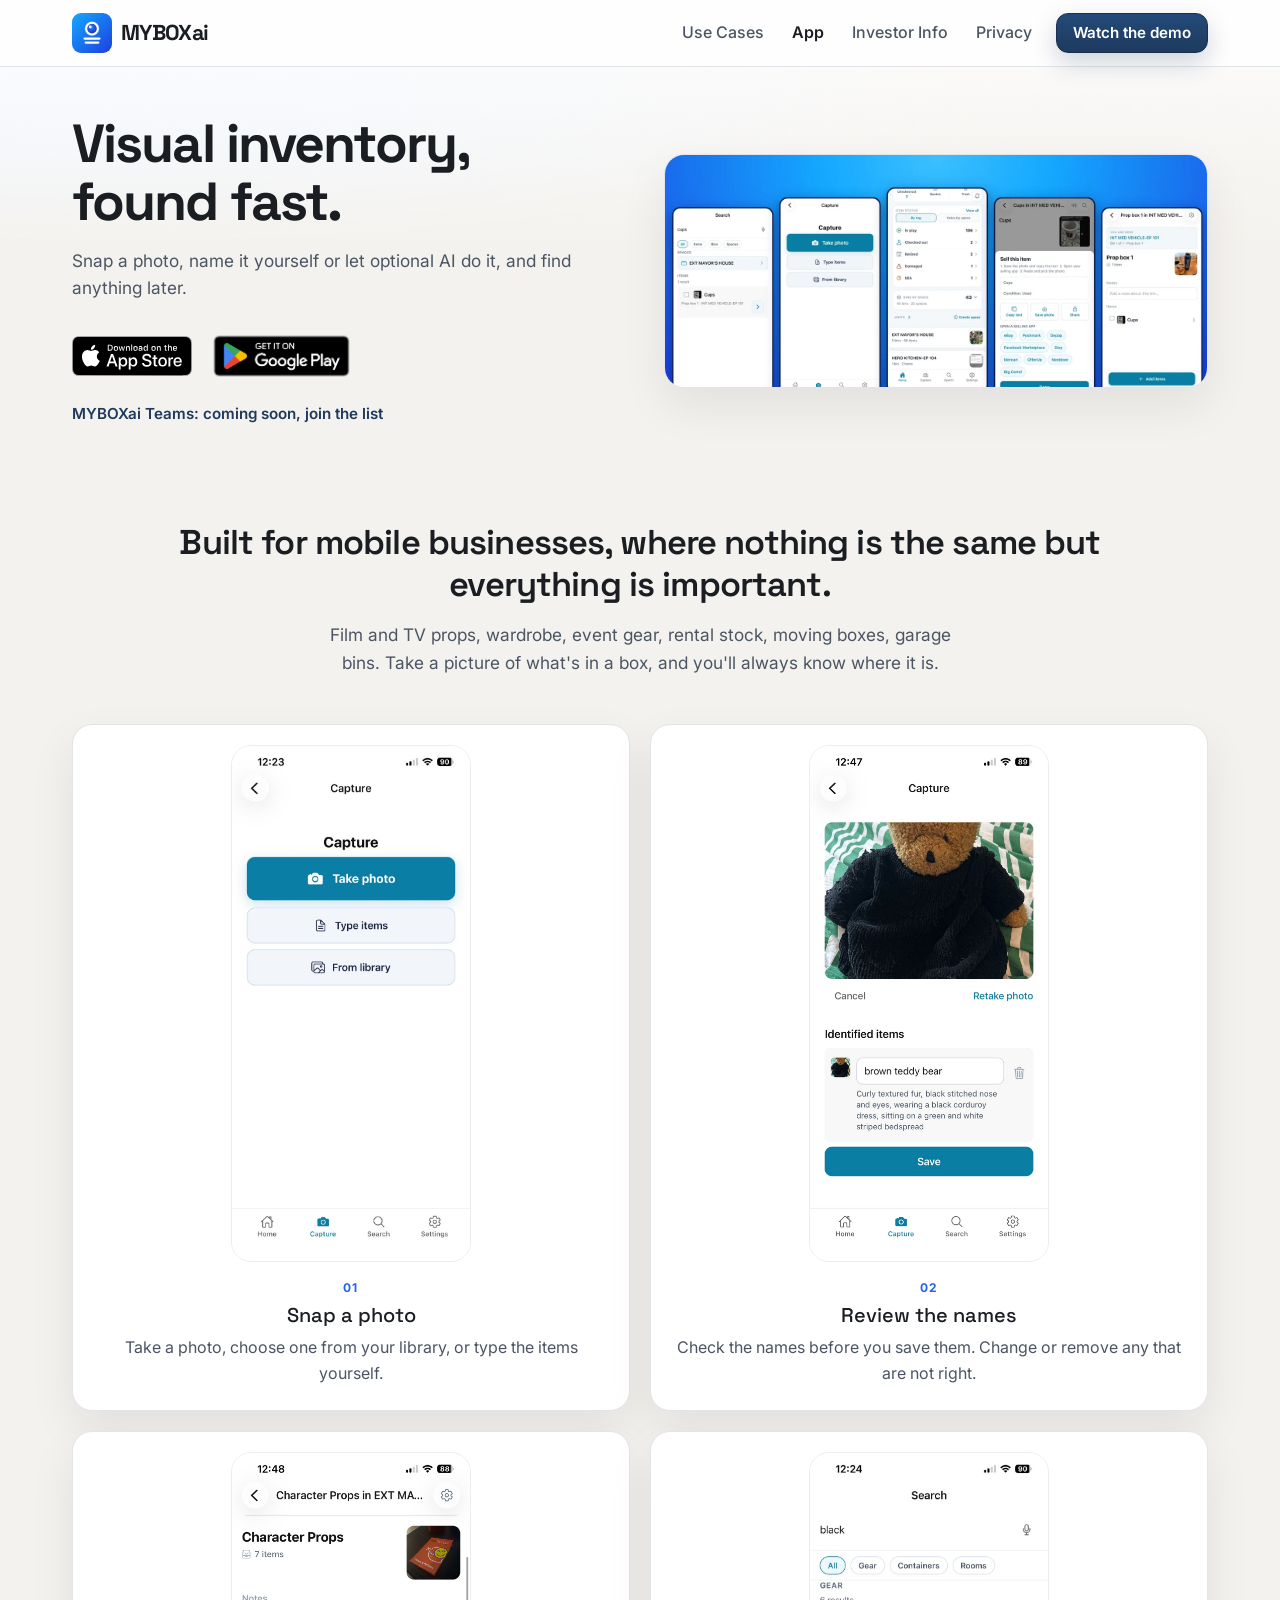
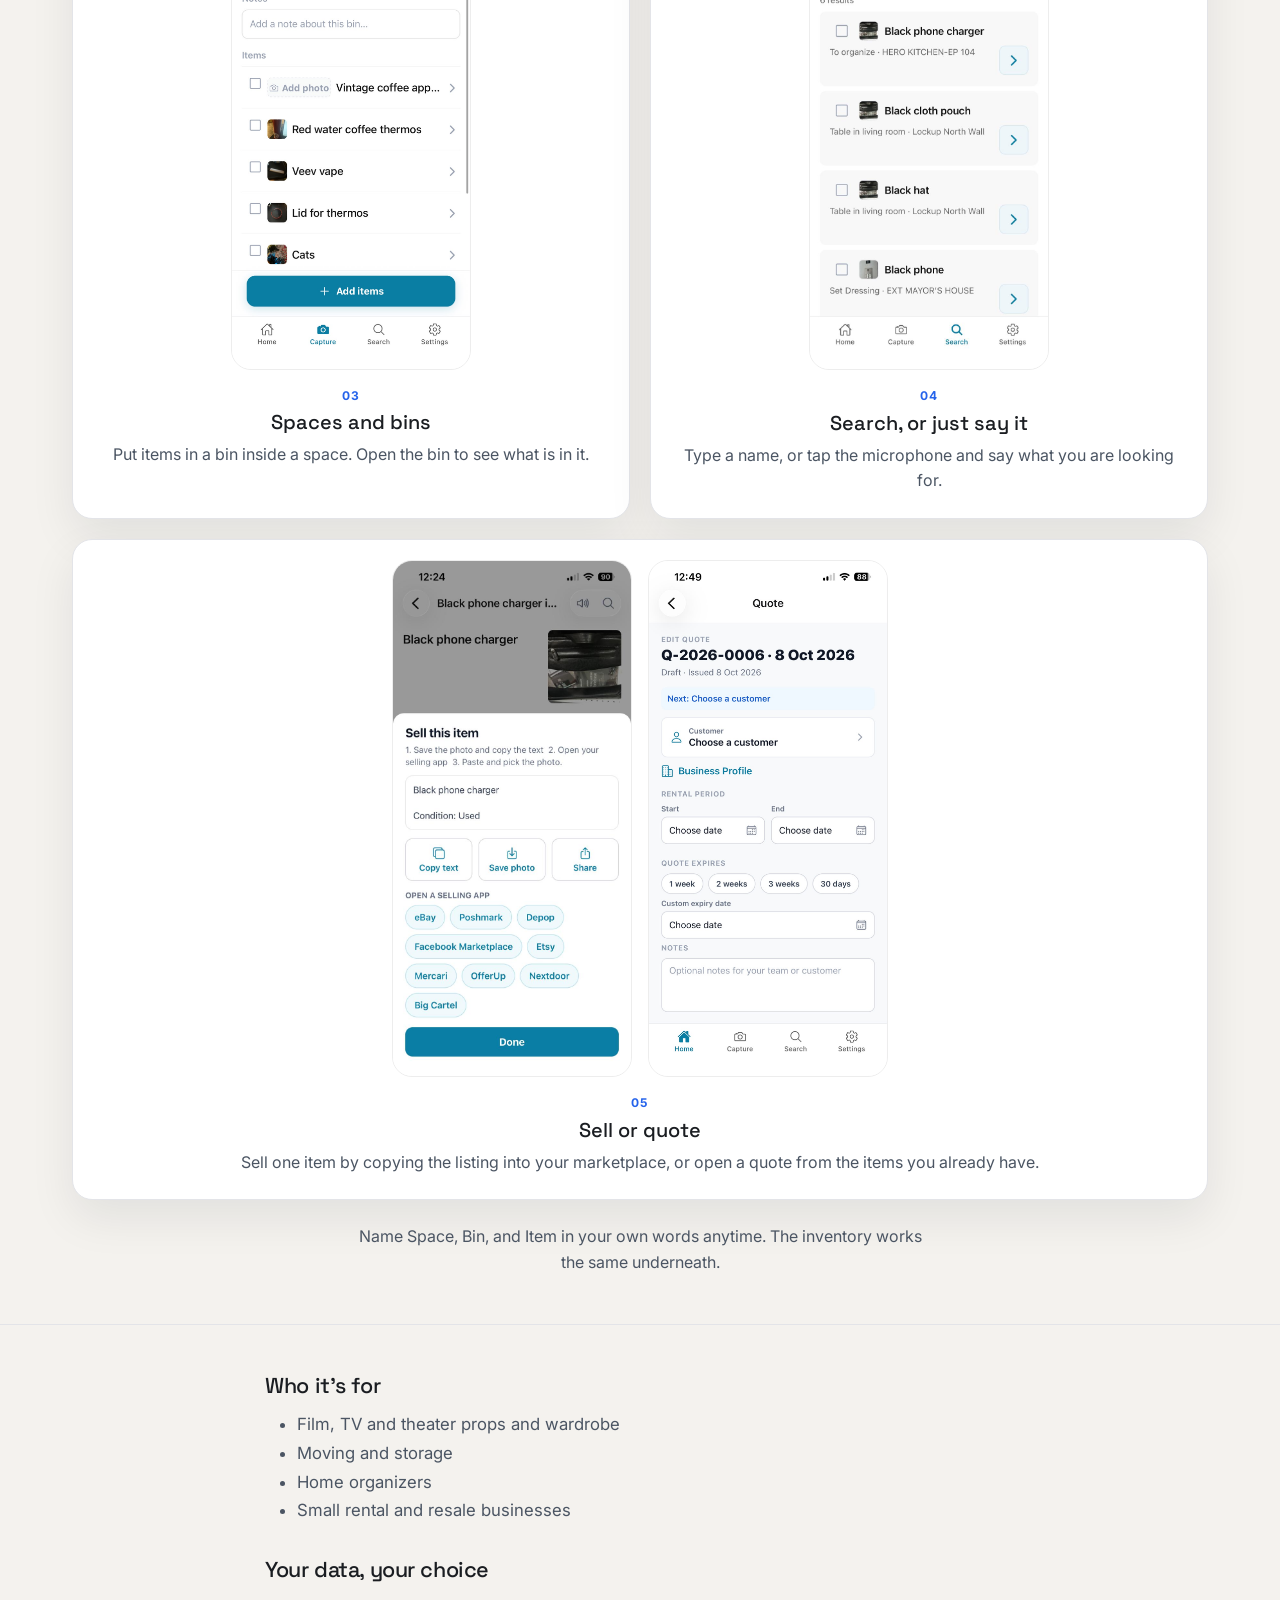
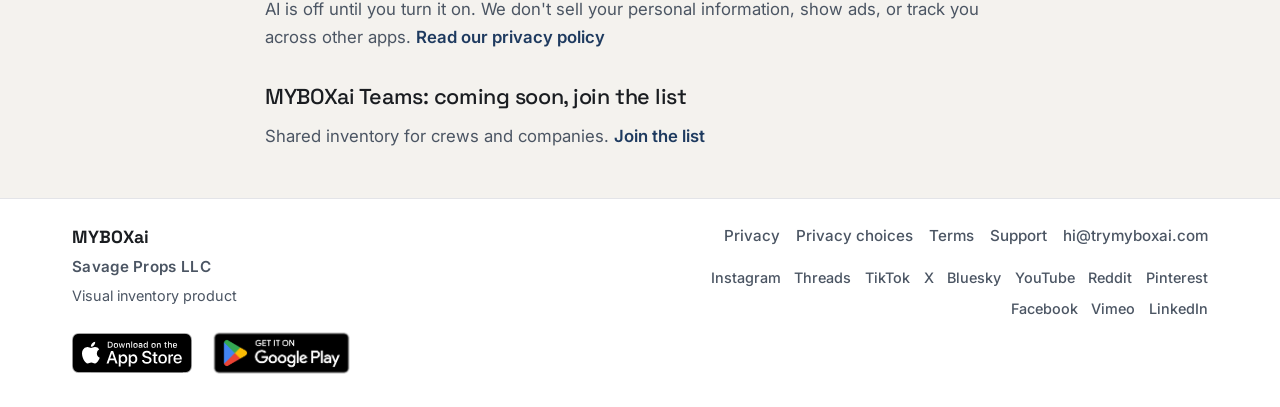
==== commit 4a533cbf: "Drop the old onboarding photo and show sell beside quote. Co-authored-by: Cursor <cursoragent@cursor" ====
--- a/app.html
+++ b/app.html
@@ -123,35 +123,28 @@
             <p>Check the names before you save them. Change or remove any that are not right.</p>
           </li>
           <li class="site-step">
-            <img src="/assets/website/screens-2026-11/custom_labels.jpeg" width="390" height="844" alt="Settings for renaming Space, Bin, and Item" />
+            <img src="/assets/website/screens-2026-11/items_in_bins.jpeg" width="390" height="844" alt="A bin opened to its item list" />
             <p class="site-step-kicker">03</p>
-            <h3>Choose your words</h3>
-            <p>Rename Space, Bin, and Item to the words you use. Jobs stays Jobs.</p>
-          </li>
-          <li class="site-step">
-            <img src="/assets/website/screens-2026-11/items_in_bins.jpeg" width="390" height="844" alt="A bin opened to its item list" />
-            <p class="site-step-kicker">04</p>
             <h3>Spaces and bins</h3>
             <p>Put items in a bin inside a space. Open the bin to see what is in it.</p>
           </li>
           <li class="site-step">
             <img src="/assets/website/screens-2026-11/search_field.jpeg" width="390" height="844" alt="Search results with a microphone for voice search" />
-            <p class="site-step-kicker">05</p>
+            <p class="site-step-kicker">04</p>
             <h3>Search, or just say it</h3>
             <p>Type a name, or tap the microphone and say what you are looking for.</p>
           </li>
-          <li class="site-step">
-            <img src="/assets/website/screens-2026-11/create_inventory_based_quotes.jpeg" width="390" height="844" alt="An open quote built from inventory" />
-            <p class="site-step-kicker">06</p>
-            <h3>Sell and quote</h3>
-            <p>Open a quote from the items you already have, or sell one by copying the listing into your marketplace.</p>
-          </li>
-          <li class="site-step">
-            <p class="site-step-kicker">07</p>
-            <h3>Report a problem</h3>
-            <p>Open Settings and choose Report a problem. Tell us what went wrong.</p>
+          <li class="site-step site-step-wide">
+            <div class="site-step-shots">
+              <img src="/assets/website/screens-2026-11/sell_item.jpeg" width="390" height="844" alt="Sell this item, with the listing ready to copy into a marketplace" />
+              <img src="/assets/website/screens-2026-11/create_inventory_based_quotes.jpeg" width="390" height="844" alt="An open quote built from inventory" />
+            </div>
+            <p class="site-step-kicker">05</p>
+            <h3>Sell or quote</h3>
+            <p>Sell one item by copying the listing into your marketplace, or open a quote from the items you already have.</p>
           </li>
         </ol>
+        <p class="site-steps-note">Name Space, Bin, and Item in your own words anytime. The inventory works the same underneath.</p>
       </div>
     </section>
 
--- a/styles.css
+++ b/styles.css
@@ -596,64 +596,8 @@
   }
 }
 
-/* Founder: onboarding choices beside story — same sizing ladder as “How it works” shot */
-.site-founder-intro-row .site-founder-choices-showcase.site-welcomeback-showcase--inline {
-  max-width: min(100%, 16rem);
-}
-
-.site-founder-intro-row .site-founder-choices-screen-img {
-  display: block;
-  width: auto;
-  max-width: min(100%, 15rem);
-  height: auto;
-  max-height: min(82svh, 34rem);
-  aspect-ratio: 1170 / 2532;
-  object-fit: contain;
-  margin-left: auto;
-  margin-right: auto;
-  border-radius: var(--site-radius-screen);
-  border: 1px solid rgba(26, 29, 33, 0.08);
-  box-shadow: 0 12px 32px rgba(15, 23, 42, 0.08);
-}
-
-@media (min-width: 992px) {
-  .site-founder-intro-row .site-founder-choices-showcase.site-welcomeback-showcase--inline {
-    max-width: min(100%, 15.25rem);
-  }
-
-  .site-founder-intro-row .site-founder-choices-screen-img {
-    max-width: min(100%, 15.25rem);
-    max-height: min(82svh, 36rem);
-    margin-left: auto;
-    margin-right: 0;
-  }
-}
-
-@media (min-width: 1200px) {
-  .site-founder-intro-row .site-founder-choices-showcase.site-welcomeback-showcase--inline {
-    max-width: min(100%, 16.25rem);
-  }
-
-  .site-founder-intro-row .site-founder-choices-screen-img {
-    max-width: min(100%, 16.25rem);
-    max-height: min(82svh, 38rem);
-  }
-}
-
-@media (min-width: 1400px) {
-  .site-founder-intro-row .site-founder-choices-showcase.site-welcomeback-showcase--inline {
-    max-width: min(100%, 17rem);
-  }
-
-  .site-founder-intro-row .site-founder-choices-screen-img {
-    max-width: min(100%, 17rem);
-    max-height: min(82svh, 40rem);
-  }
-}
-
 /* Showcase shell carries depth; inner shots stay flat so white mat clips cleanly */
-.site-welcomeback-showcase .site-how-identified-screen-img,
-.site-welcomeback-showcase .site-founder-choices-screen-img {
+.site-welcomeback-showcase .site-how-identified-screen-img {
   box-shadow: none;
 }
 
@@ -1215,6 +1159,30 @@
   margin-bottom: 0;
 }
 
+.site-step-wide {
+  grid-column: 1 / -1;
+}
+
+.site-step-shots {
+  display: flex;
+  flex-wrap: wrap;
+  justify-content: center;
+  align-items: flex-start;
+  gap: 1rem;
+  margin-bottom: 1rem;
+}
+
+.site-step-shots img {
+  margin: 0;
+}
+
+.site-steps-note {
+  max-width: 36rem;
+  margin: 1.5rem auto 0;
+  text-align: center;
+  color: var(--site-muted);
+}
+
 @media (max-width: 991px) {
   .site-steps {
     grid-template-columns: 1fr;
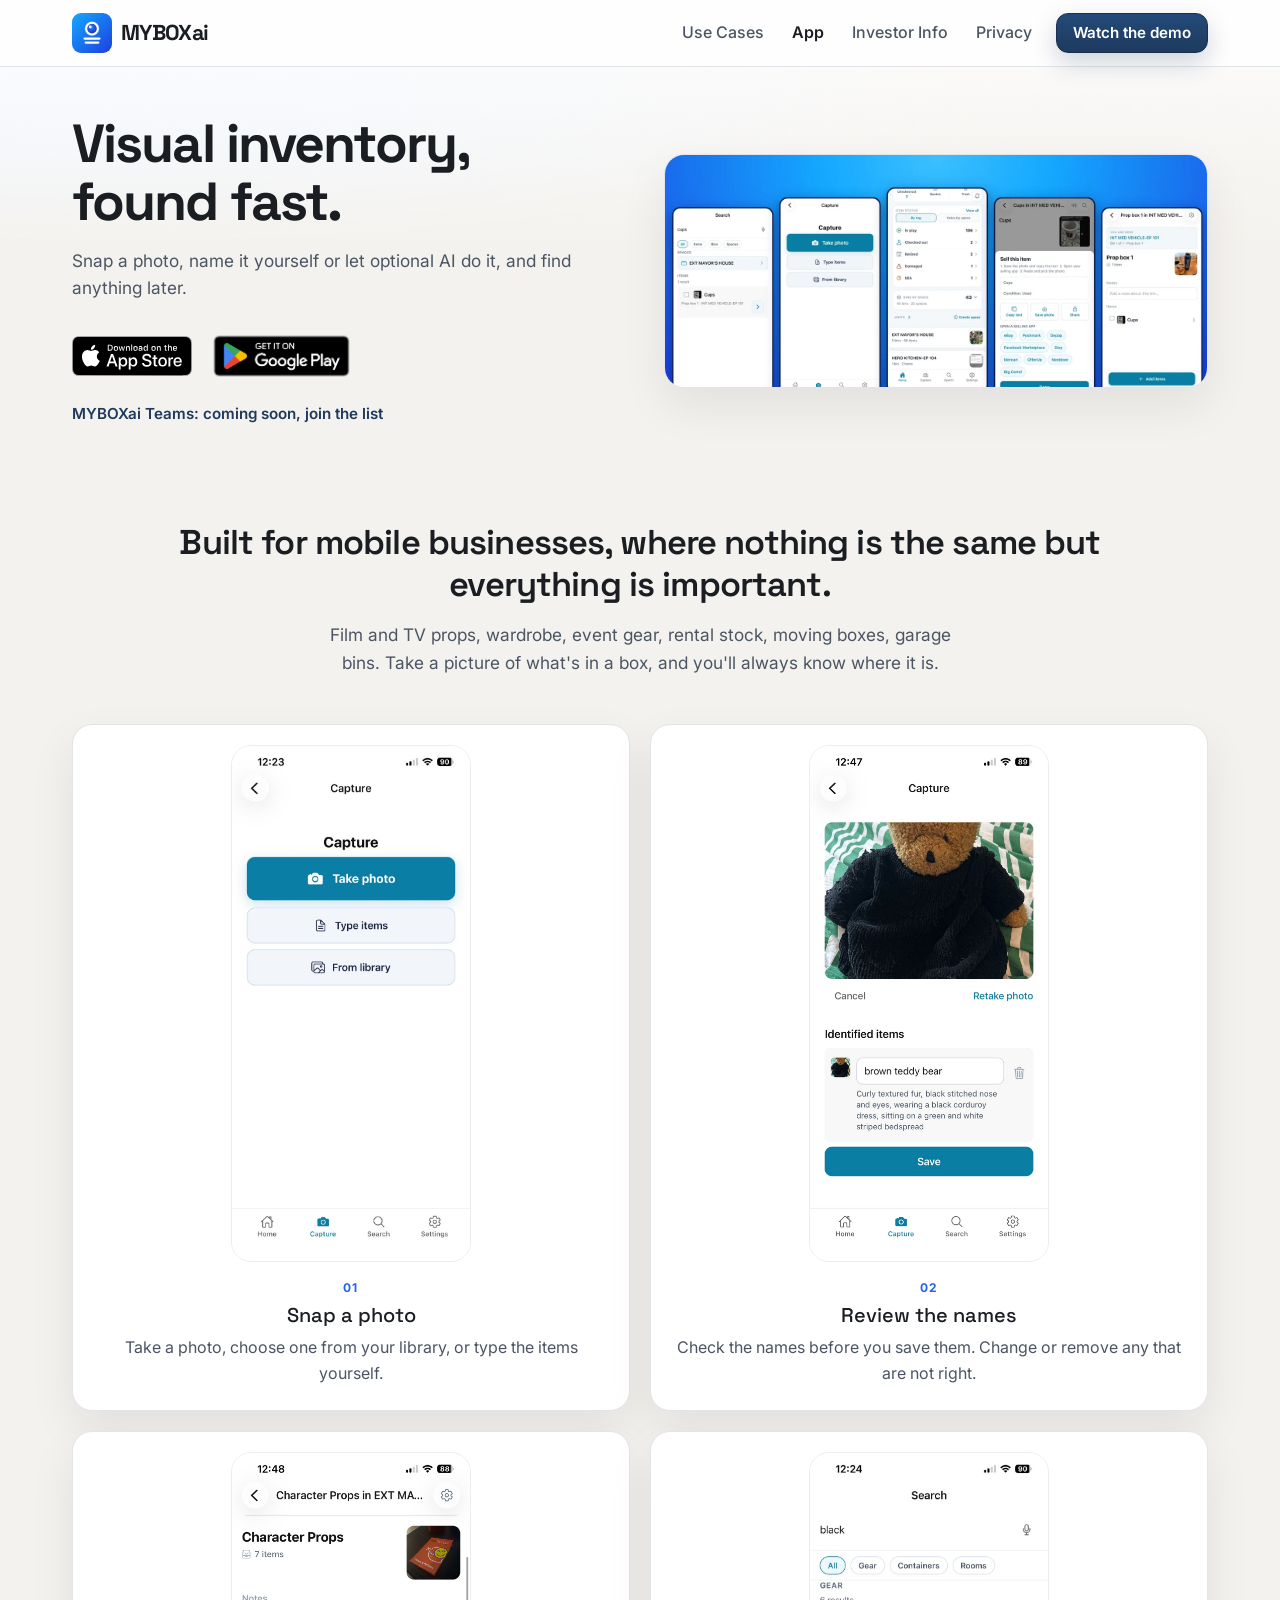
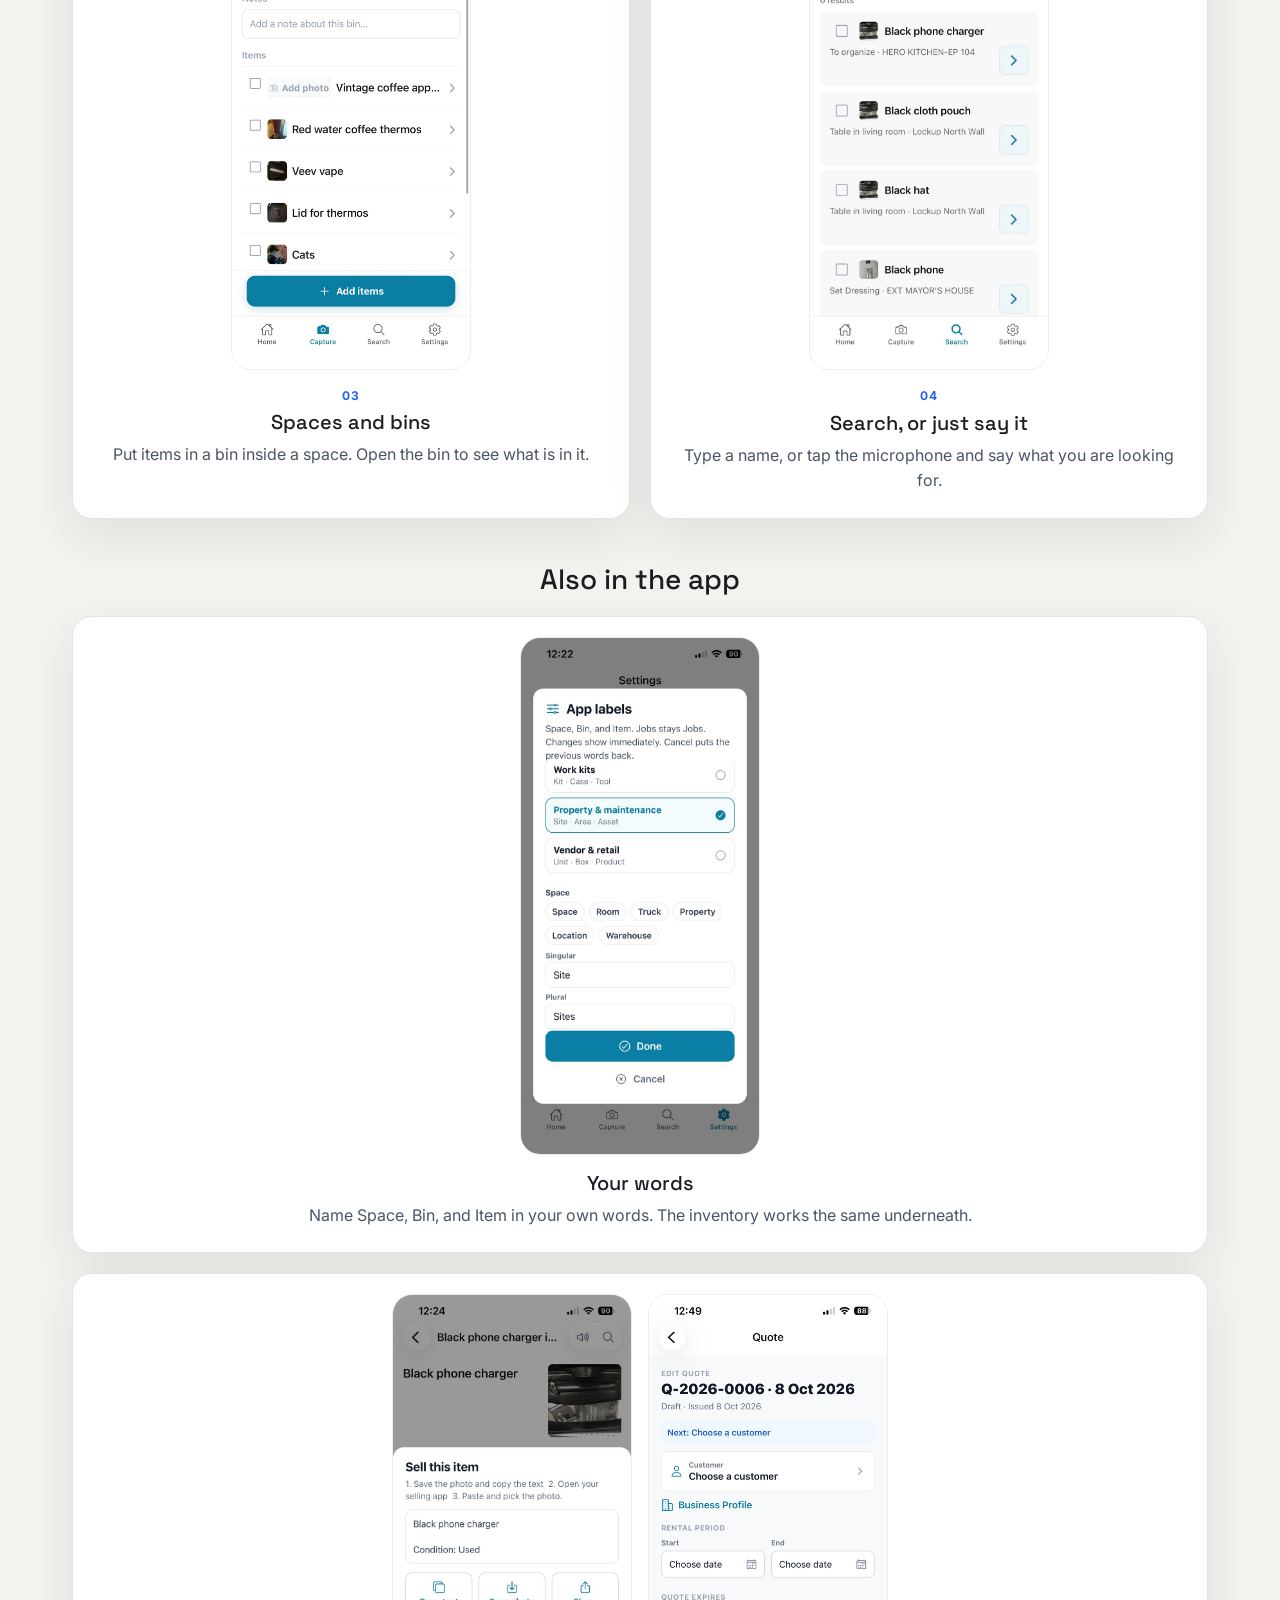
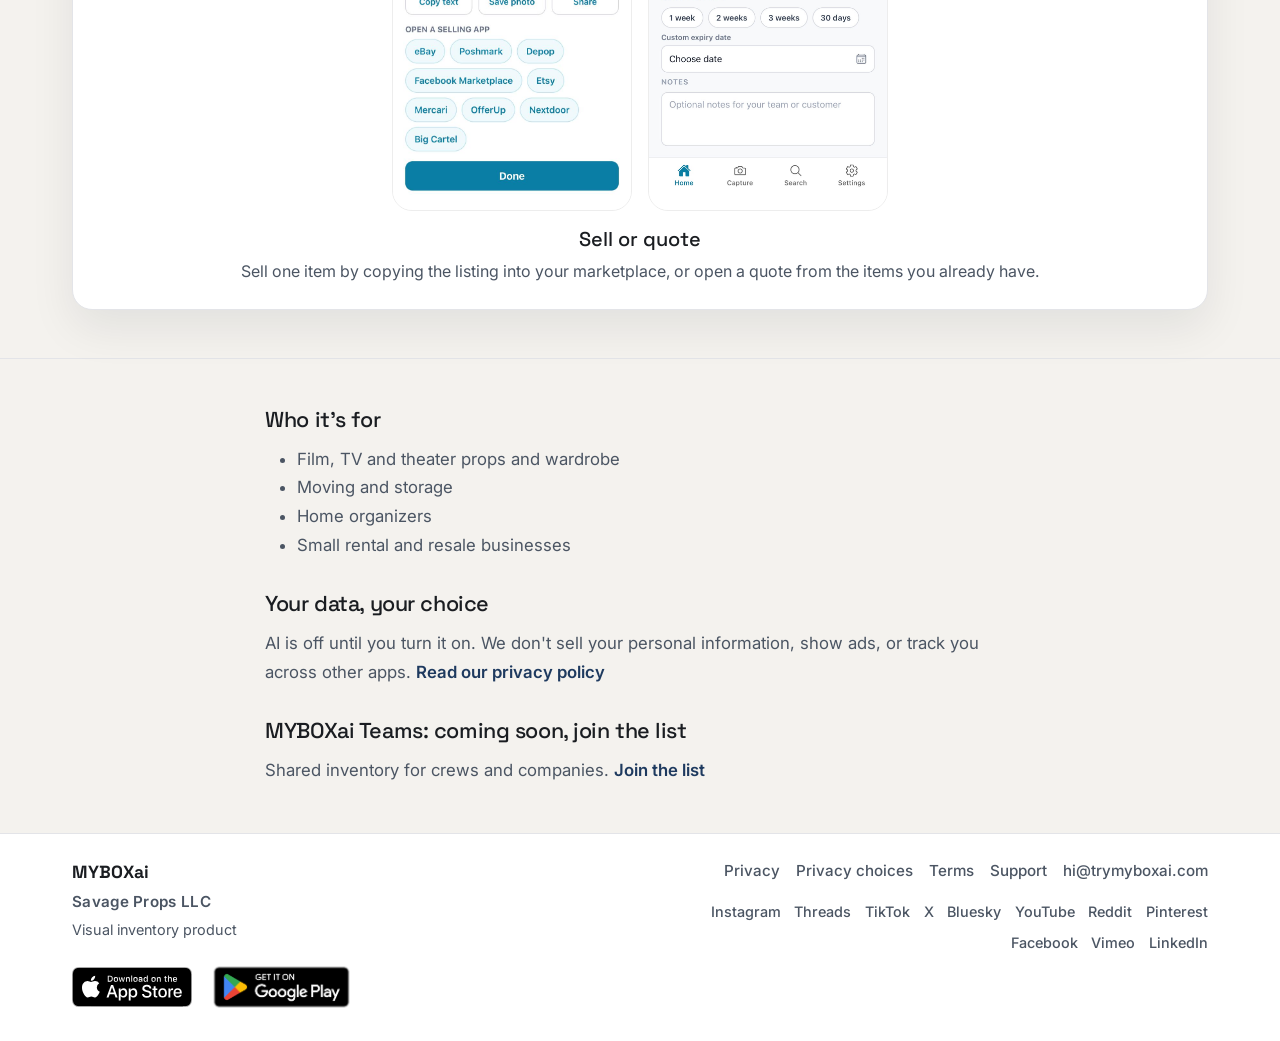
==== commit 00677b0e: "Lead with the capture steps, then show words and selling as features. Co-authored-by: Cursor <cursor" ====
--- a/app.html
+++ b/app.html
@@ -134,17 +134,23 @@
             <h3>Search, or just say it</h3>
             <p>Type a name, or tap the microphone and say what you are looking for.</p>
           </li>
+        </ol>
+        <h3 class="site-features-title">Also in the app</h3>
+        <ul class="site-steps site-features">
+          <li class="site-step">
+            <img src="/assets/website/screens-2026-11/custom_labels.jpeg" width="390" height="844" alt="Settings for renaming Space, Bin, and Item" />
+            <h3>Your words</h3>
+            <p>Name Space, Bin, and Item in your own words. The inventory works the same underneath.</p>
+          </li>
           <li class="site-step site-step-wide">
             <div class="site-step-shots">
               <img src="/assets/website/screens-2026-11/sell_item.jpeg" width="390" height="844" alt="Sell this item, with the listing ready to copy into a marketplace" />
               <img src="/assets/website/screens-2026-11/create_inventory_based_quotes.jpeg" width="390" height="844" alt="An open quote built from inventory" />
             </div>
-            <p class="site-step-kicker">05</p>
             <h3>Sell or quote</h3>
             <p>Sell one item by copying the listing into your marketplace, or open a quote from the items you already have.</p>
           </li>
-        </ol>
-        <p class="site-steps-note">Name Space, Bin, and Item in your own words anytime. The inventory works the same underneath.</p>
+        </ul>
       </div>
     </section>
 
--- a/styles.css
+++ b/styles.css
@@ -1176,11 +1176,15 @@
   margin: 0;
 }
 
-.site-steps-note {
-  max-width: 36rem;
-  margin: 1.5rem auto 0;
+.site-features-title {
+  font-family: var(--site-font-heading);
+  font-size: 1.75rem;
   text-align: center;
-  color: var(--site-muted);
+  margin: 2.75rem 0 1.25rem;
+}
+
+.site-features .site-step {
+  grid-column: 1 / -1;
 }
 
 @media (max-width: 991px) {
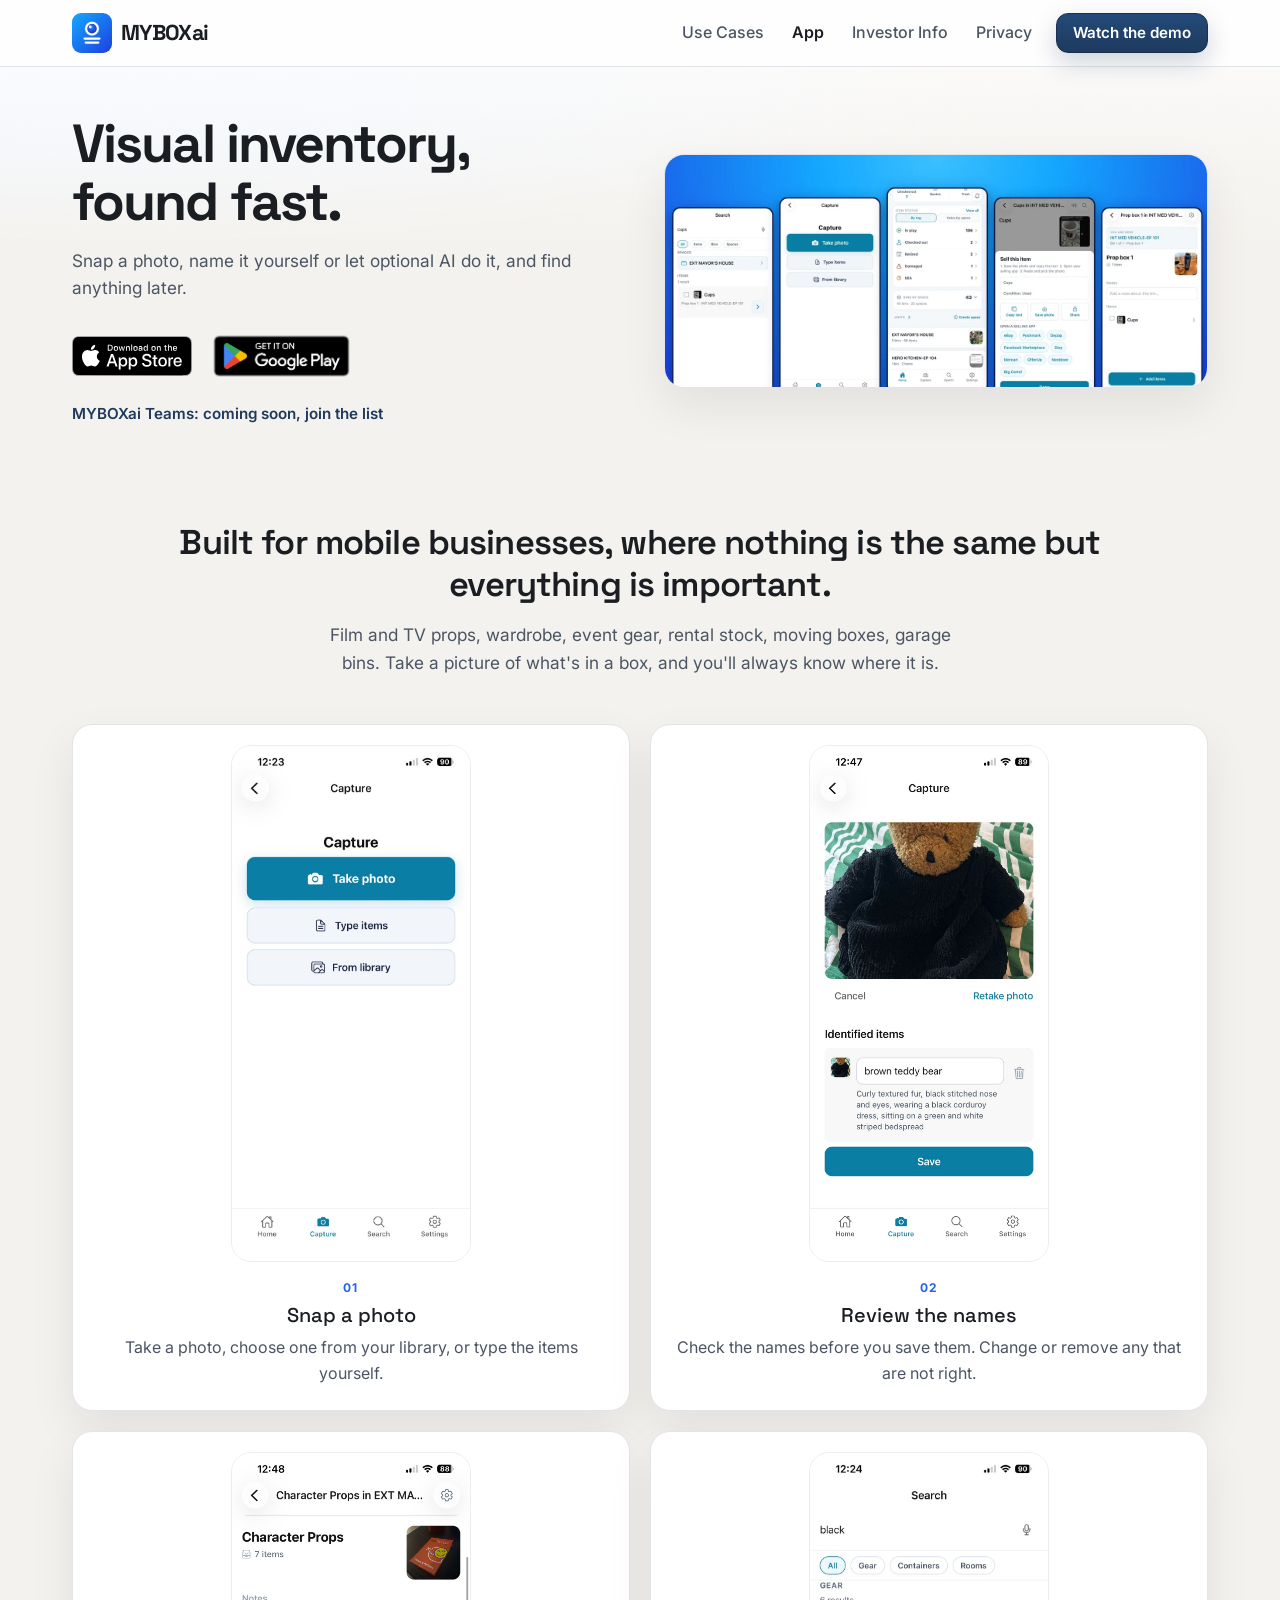
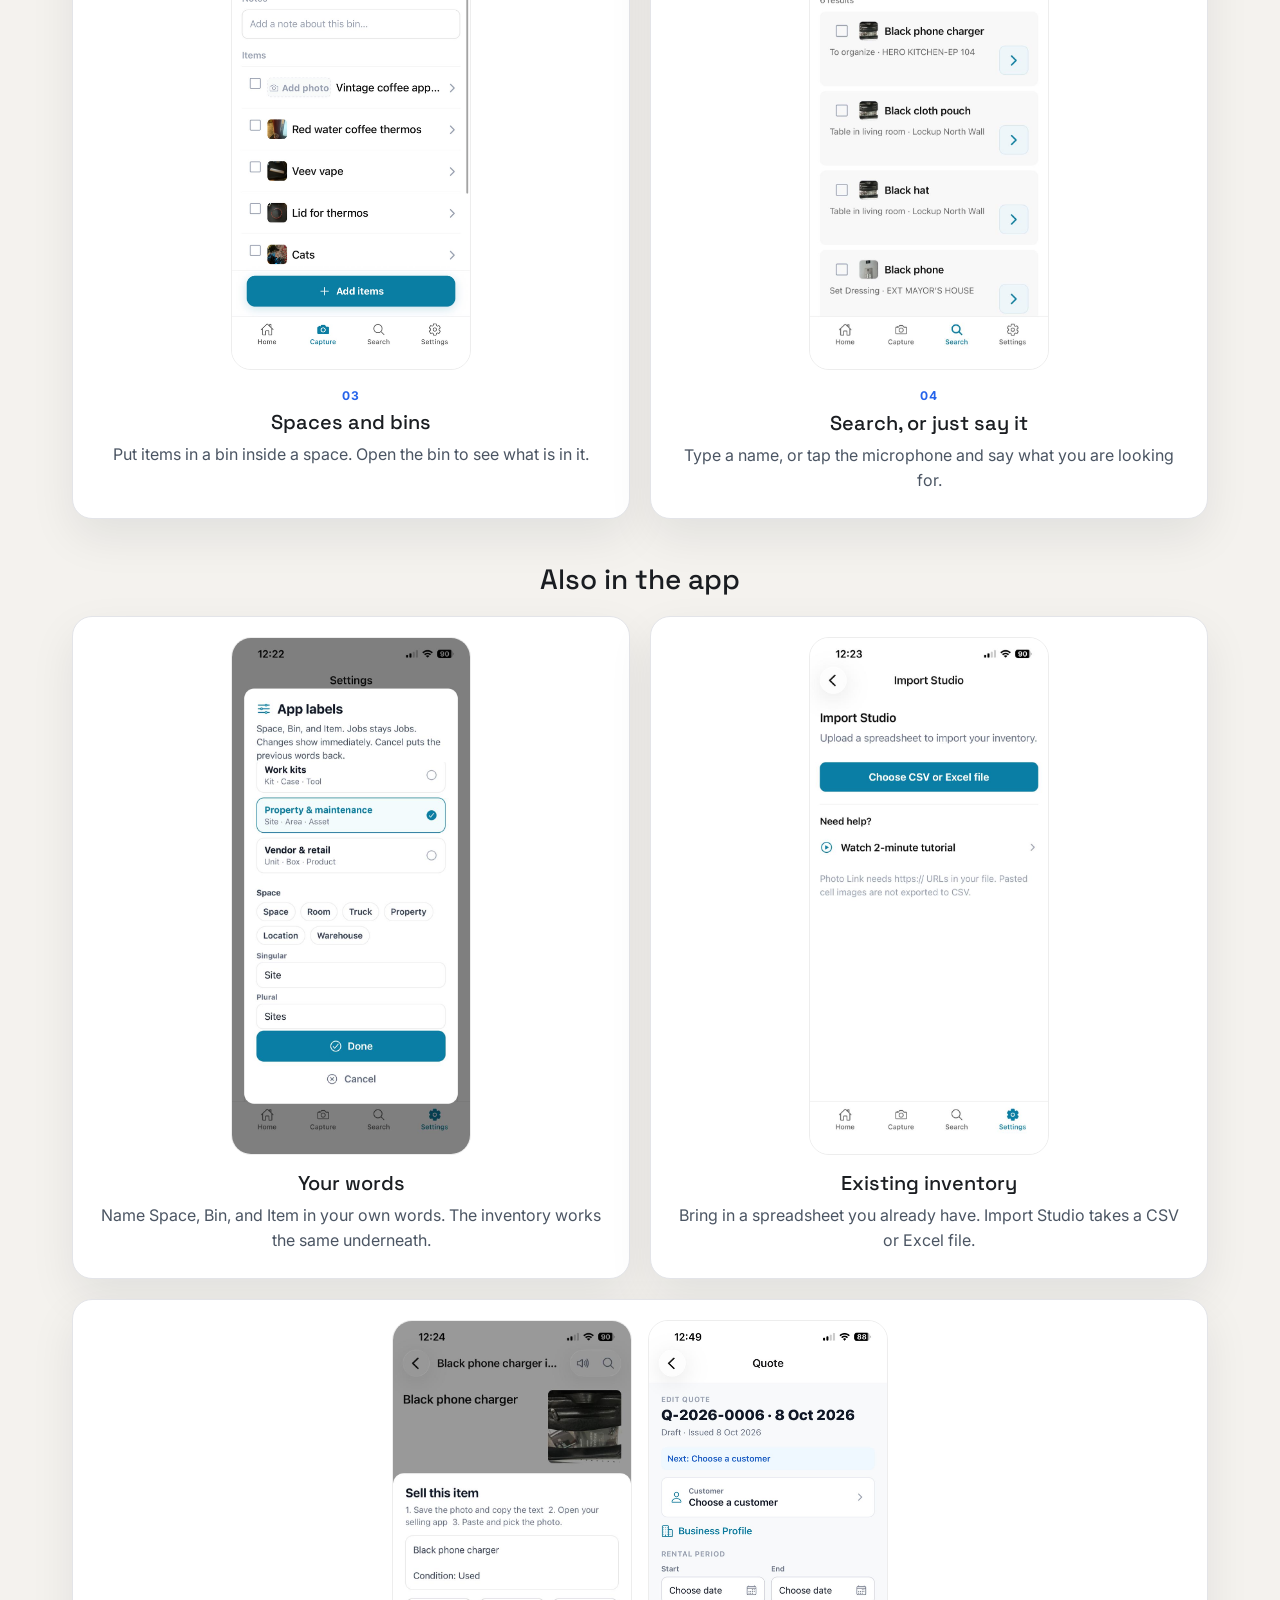
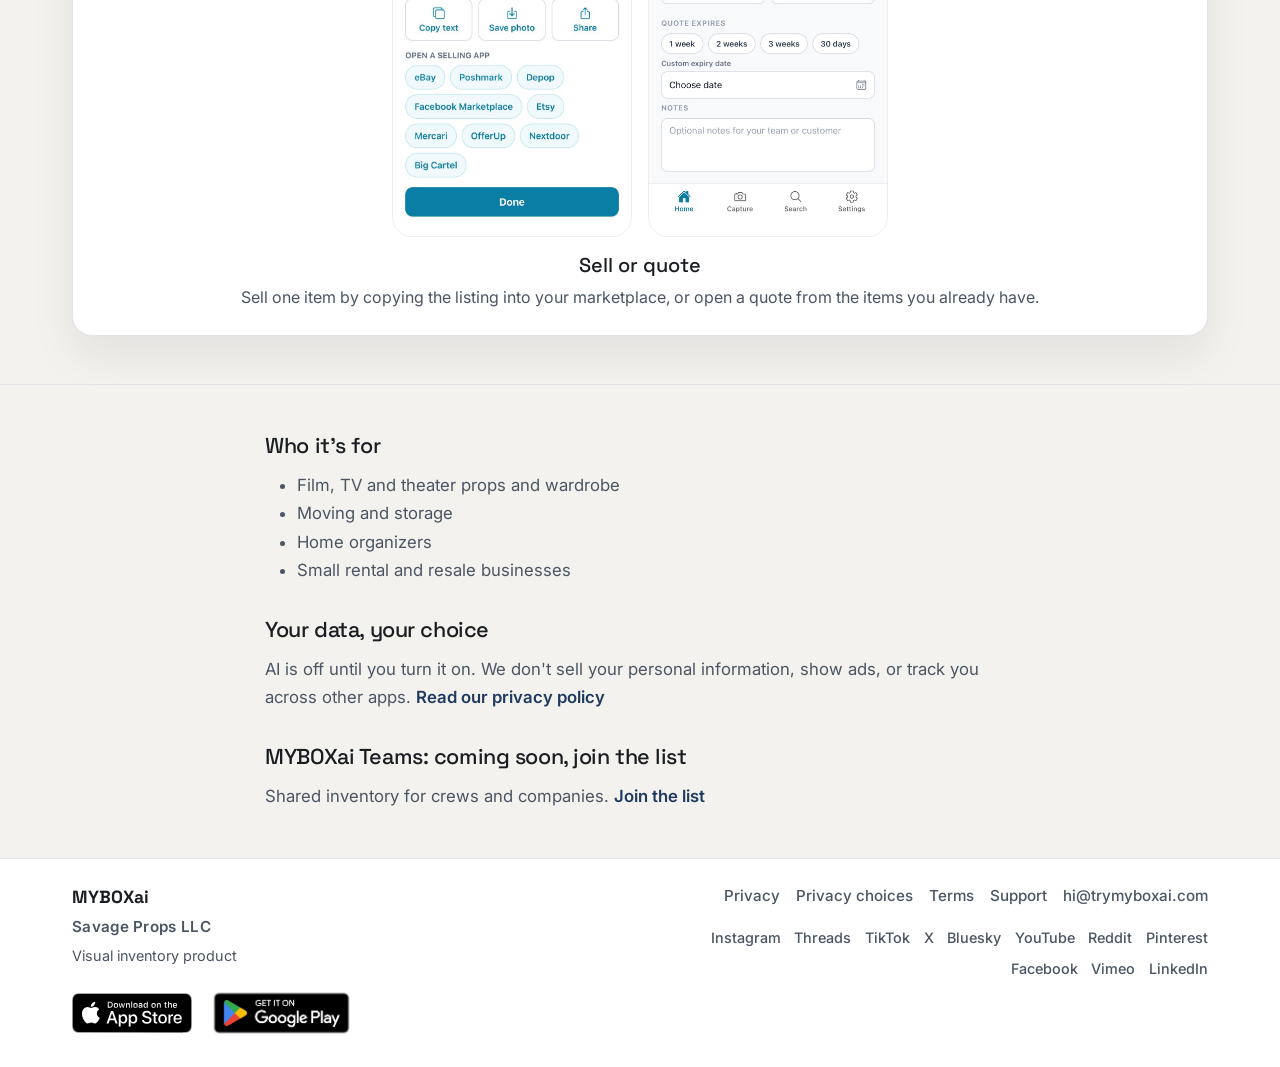
==== commit a206ff04: "Show Import Studio as an existing-inventory feature. Co-authored-by: Cursor <cursoragent@cursor.com>" ====
--- a/app.html
+++ b/app.html
@@ -142,6 +142,11 @@
             <h3>Your words</h3>
             <p>Name Space, Bin, and Item in your own words. The inventory works the same underneath.</p>
           </li>
+          <li class="site-step">
+            <img src="/assets/website/screens-2026-11/import_studio.jpeg" width="390" height="844" alt="Import Studio, ready to upload a CSV or Excel file" />
+            <h3>Existing inventory</h3>
+            <p>Bring in a spreadsheet you already have. Import Studio takes a CSV or Excel file.</p>
+          </li>
           <li class="site-step site-step-wide">
             <div class="site-step-shots">
               <img src="/assets/website/screens-2026-11/sell_item.jpeg" width="390" height="844" alt="Sell this item, with the listing ready to copy into a marketplace" />
--- a/styles.css
+++ b/styles.css
@@ -1183,9 +1183,6 @@
   margin: 2.75rem 0 1.25rem;
 }
 
-.site-features .site-step {
-  grid-column: 1 / -1;
-}
 
 @media (max-width: 991px) {
   .site-steps {
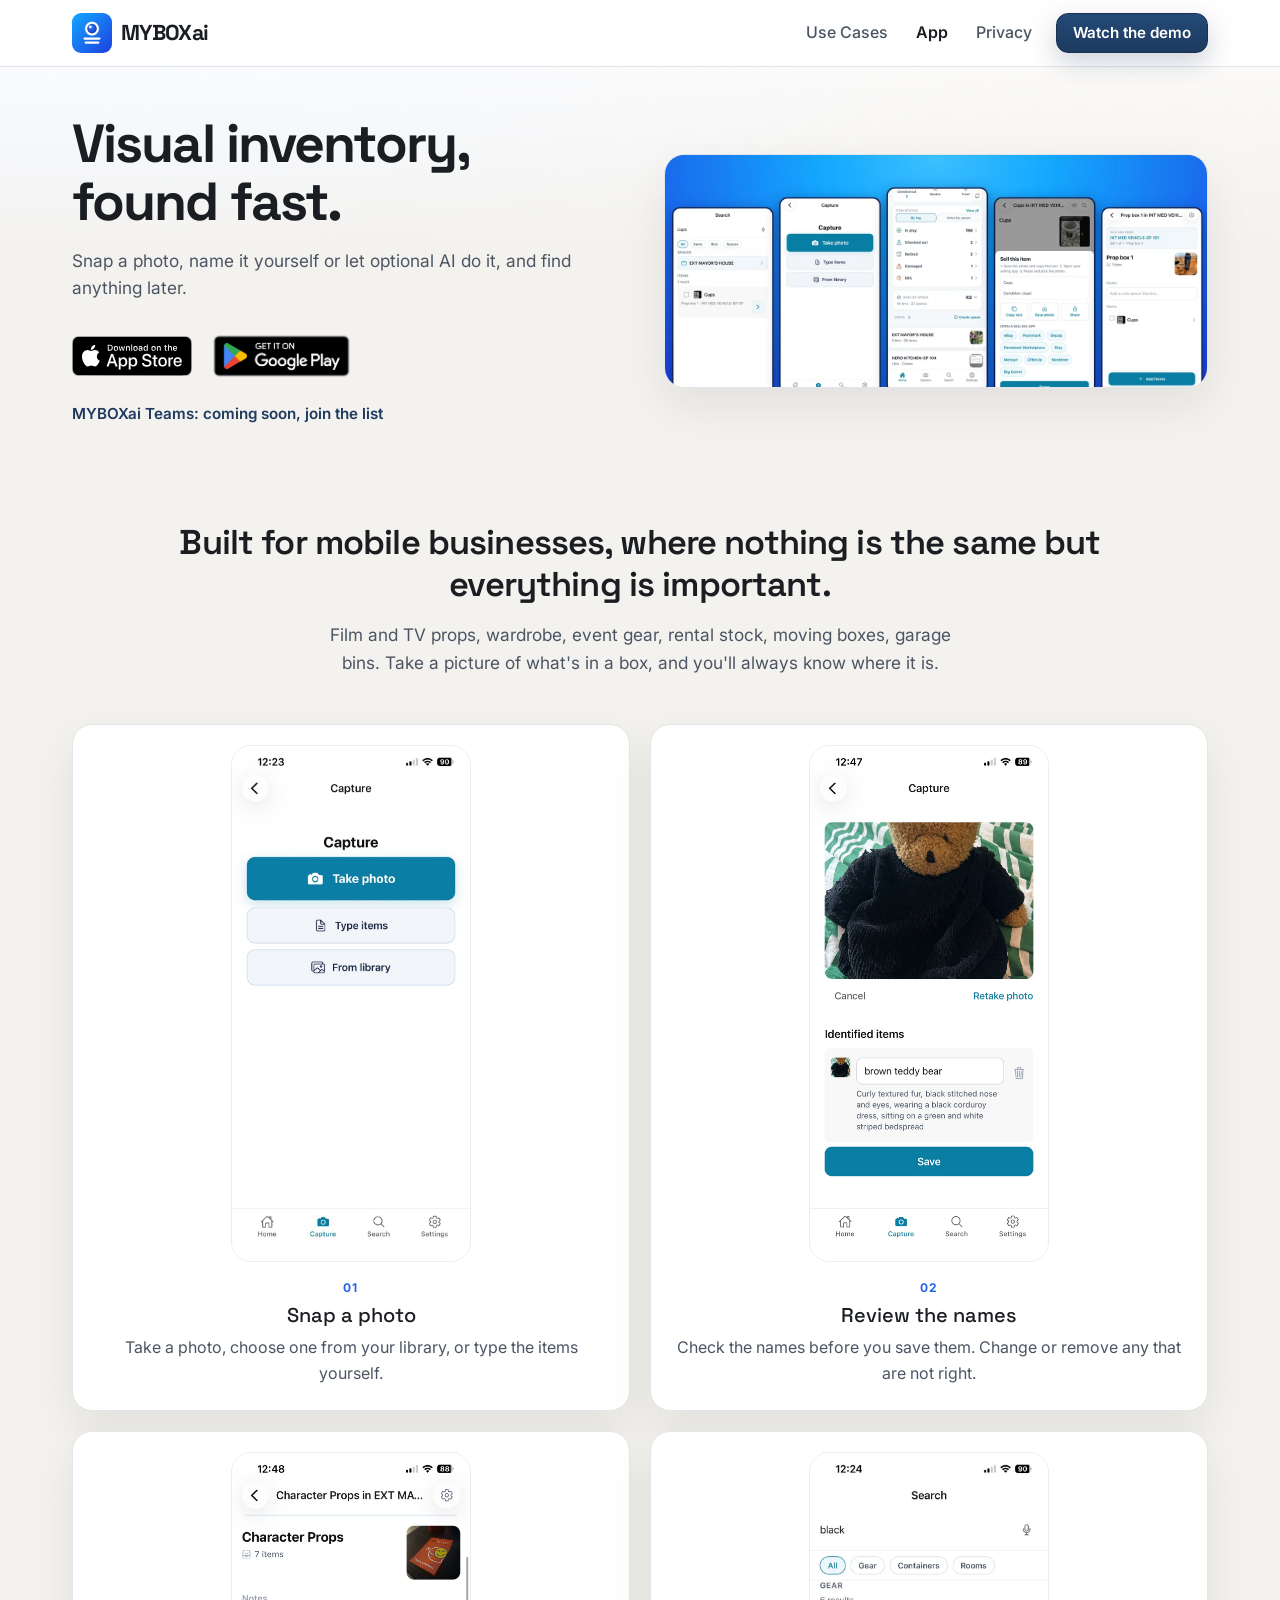
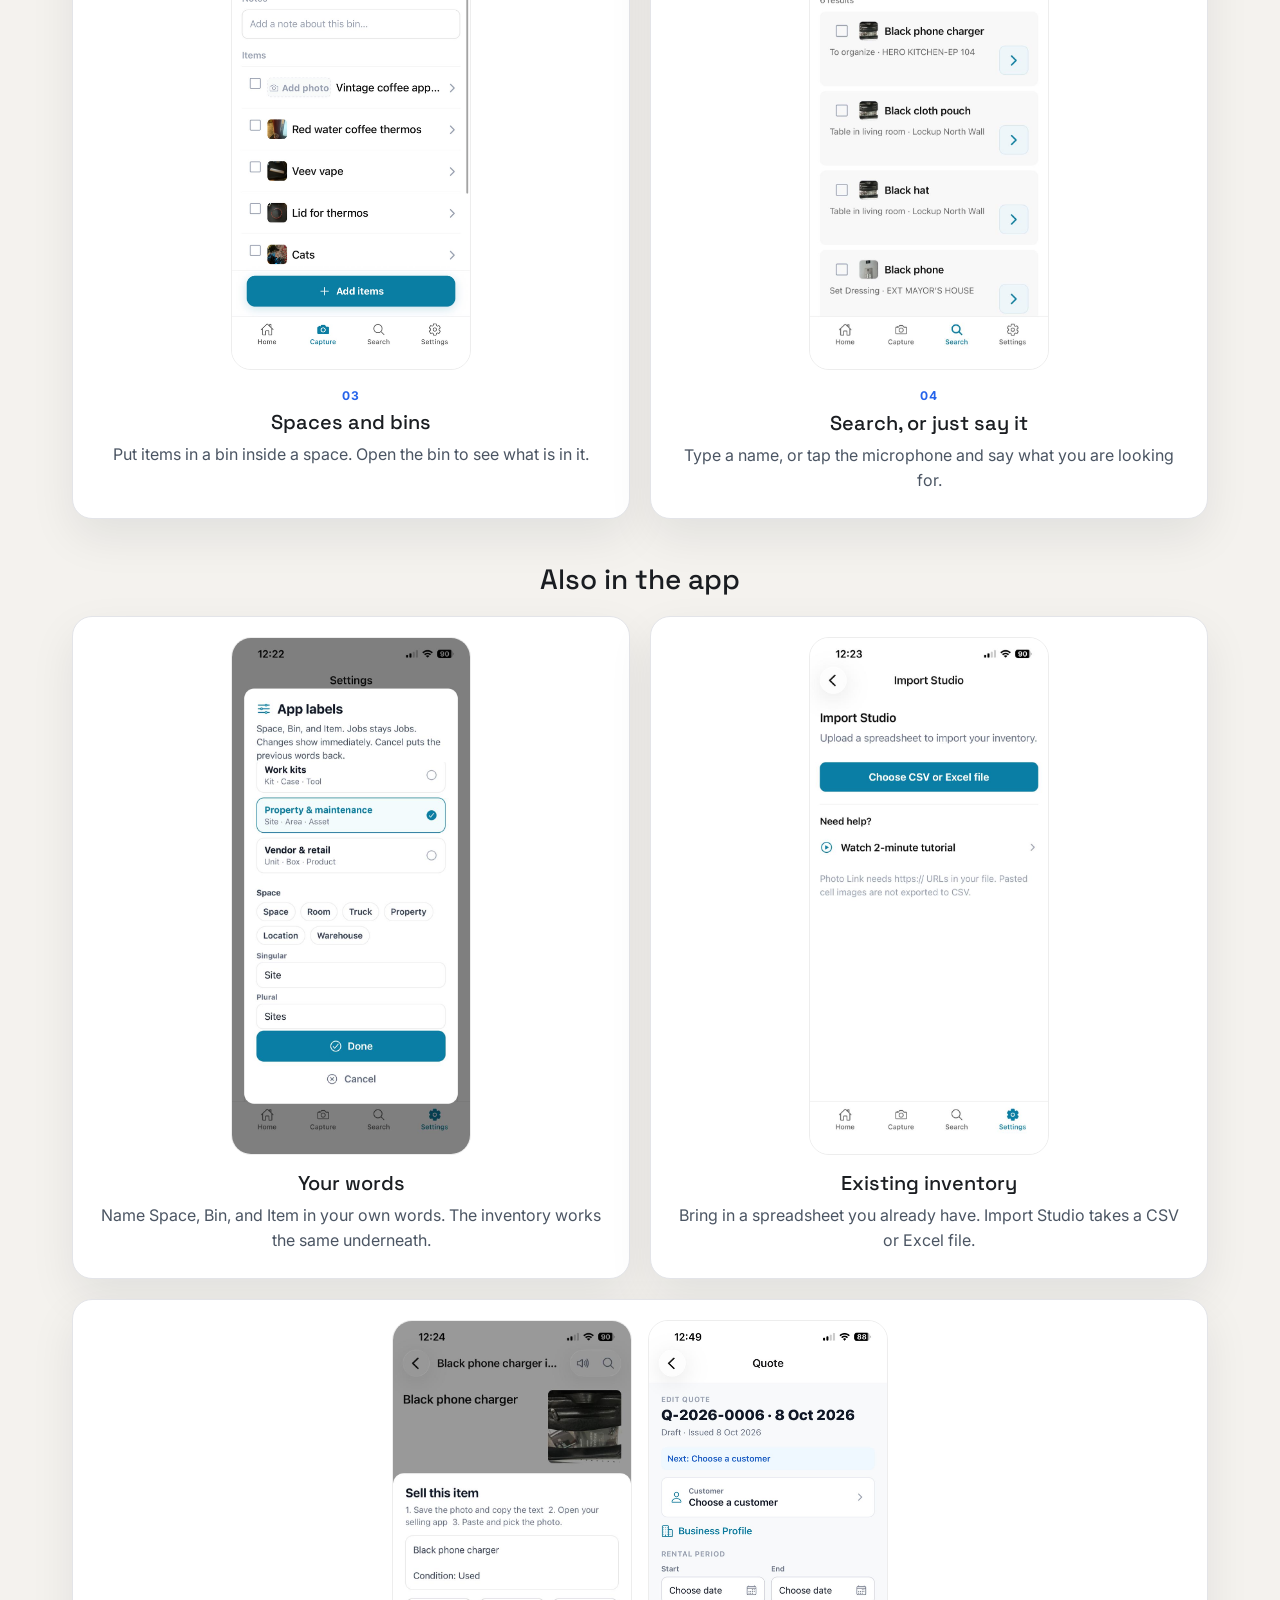
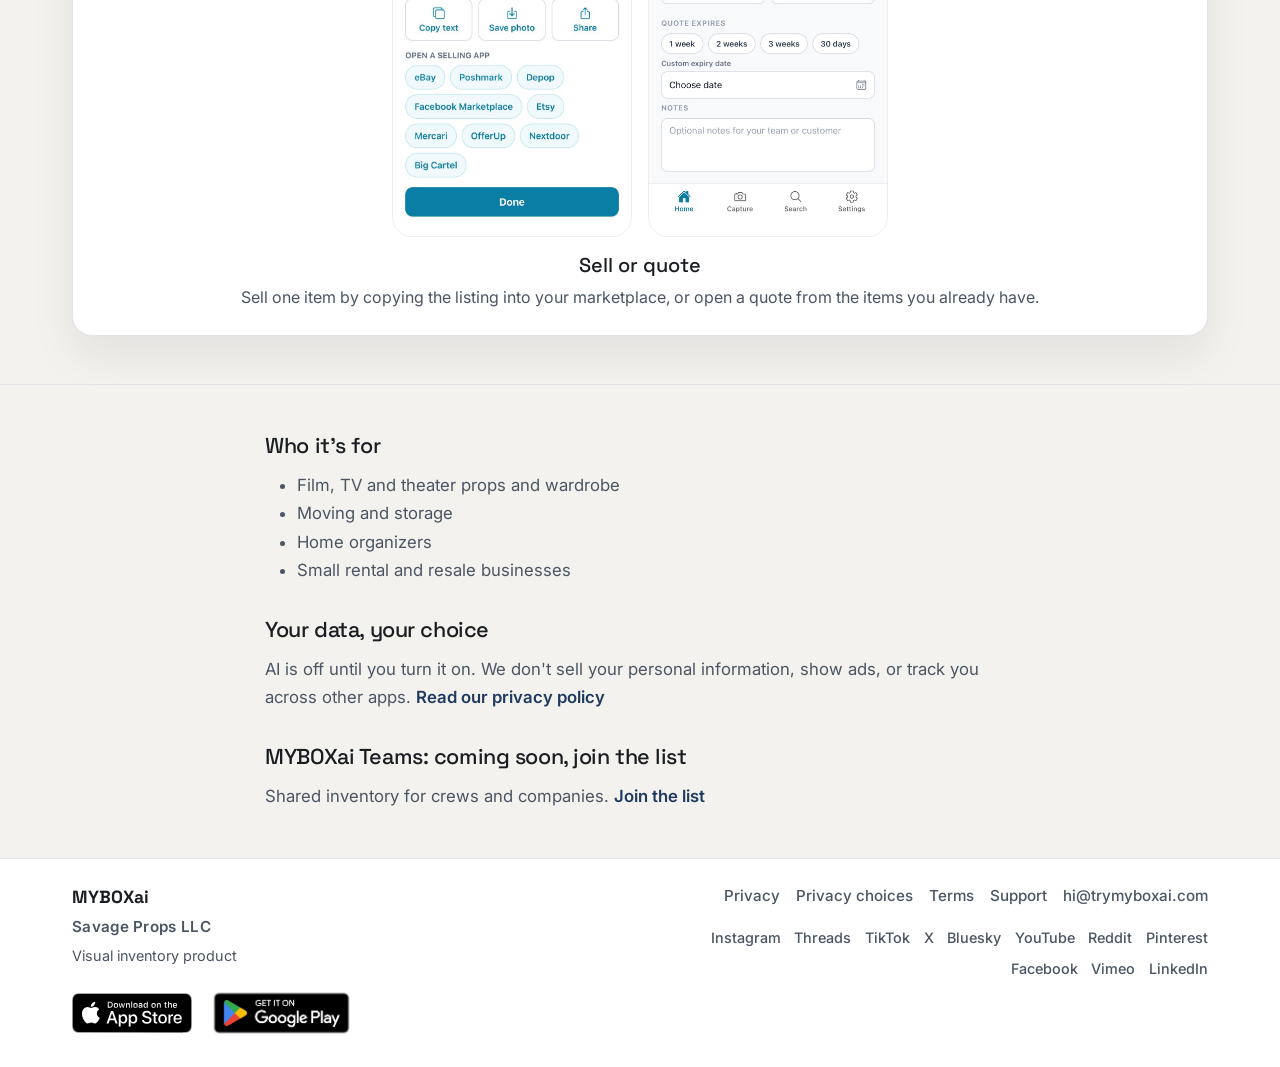
==== commit eb95479f: "Replace the investor page with the current brief and the November deck. Co-authored-by: Cursor <curs" ====
--- a/app.html
+++ b/app.html
@@ -56,9 +56,6 @@
               <a class="nav-link site-nav-link fw-semibold" href="/app" aria-current="page">App</a>
             </li>
             <li class="nav-item">
-              <a class="nav-link site-nav-link" href="/investor">Investor Info</a>
-            </li>
-            <li class="nav-item">
               <a class="nav-link site-nav-link" href="/privacy">Privacy</a>
             </li>
             <li class="nav-item ps-lg-2">
--- a/styles.css
+++ b/styles.css
@@ -187,10 +187,6 @@
   letter-spacing: 0.12em;
 }
 
-.investor-market-label {
-  letter-spacing: 0.06em;
-}
-
 .footer-ux-credit {
   font-size: 0.8125rem;
   color: var(--site-muted);
@@ -1204,14 +1200,6 @@
   border-bottom: 1px solid var(--site-border);
 }
 
-.investor-callout {
-  background: var(--site-surface);
-  border: 1px solid var(--site-border);
-  border-radius: var(--site-radius-lg);
-  box-shadow: var(--site-shadow);
-  padding: 1.35rem 1.25rem;
-}
-
 .investor-callout-label {
   font-size: 0.72rem;
   font-weight: 700;
@@ -1221,350 +1209,8 @@
   margin-bottom: 0.35rem;
 }
 
-.investor-callout-title {
-  font-family: var(--site-font-heading);
-  font-size: 1.1rem;
-  font-weight: 600;
-  color: var(--site-text);
-  margin-bottom: 0.5rem;
-}
-
-.investor-callout-body {
-  color: var(--site-muted);
-  margin-bottom: 0;
-}
-
-.investor-deck-frame {
-  border-radius: var(--site-radius-xl);
-  border: 1px solid var(--site-border);
-  box-shadow: var(--site-shadow);
-  overflow: hidden;
-  background: #eceae6;
-}
-
-.investor-jump-nav {
-  display: flex;
-  flex-wrap: wrap;
-  gap: 0.45rem;
-  justify-content: center;
-}
-
-.investor-jump-nav a {
-  border: 1px solid var(--site-border);
-  border-radius: 0.45rem;
-  padding: 0.3rem 0.65rem;
-  background: var(--site-surface);
-  color: var(--site-muted);
-  text-decoration: none;
-  font-size: 0.8rem;
-  font-weight: 500;
-}
-
-.investor-jump-nav a:hover,
-.investor-jump-nav a:focus {
-  color: var(--site-primary);
-  border-color: #cbd3e2;
-  background: var(--site-accent-soft);
-}
-
-.investor-status-grid {
-  display: grid;
-  grid-template-columns: repeat(3, minmax(0, 1fr));
-  gap: 1rem;
-}
-
-.investor-status-group {
-  border: 1px solid var(--site-border);
-  border-radius: 0.8rem;
-  background: var(--site-surface);
-  padding: 1rem;
-}
-
-.investor-status-group h3 {
-  margin-bottom: 0.7rem;
-  font-size: 0.92rem;
-  font-weight: 700;
-  text-transform: uppercase;
-  letter-spacing: 0.08em;
-  color: var(--site-muted);
-}
-
-.investor-status-group ul {
-  list-style: none;
-  margin: 0;
-  padding: 0;
-  display: grid;
-  gap: 0.42rem;
-}
-
-.investor-status-group li {
-  position: relative;
-  padding-left: 1rem;
-  color: var(--site-text);
-  font-size: 0.91rem;
-}
-
-.investor-status-group li::before {
-  content: "✓";
-  position: absolute;
-  left: 0;
-  color: #1f4e8f;
-  font-size: 0.8rem;
-}
-
 .investor-surface-alt {
   background: #f3f1ed;
-}
-
-.investor-funding-card {
-  border: 1px solid var(--site-border);
-  border-radius: 0.8rem;
-  background: var(--site-surface);
-  padding: 1.1rem;
-}
-
-.investor-funding-num {
-  font-family: var(--site-font-heading);
-  font-size: 1.2rem;
-  font-weight: 700;
-  color: var(--site-primary);
-  margin-bottom: 0.35rem;
-}
-
-.investor-funding-card h3 {
-  font-size: 1rem;
-  margin-bottom: 0.45rem;
-}
-
-.investor-funding-card ul {
-  margin: 0;
-  padding-left: 1rem;
-  display: grid;
-  gap: 0.25rem;
-}
-
-.investor-funding-card li {
-  color: var(--site-muted);
-  font-size: 0.88rem;
-}
-
-.investor-roadmap-grid {
-  display: grid;
-  grid-template-columns: repeat(6, minmax(0, 1fr));
-  border: 1px solid var(--site-border);
-  border-radius: 0.8rem;
-  overflow: hidden;
-}
-
-.investor-roadmap-step {
-  padding: 0.95rem 0.8rem;
-  background: var(--site-surface);
-  border-right: 1px solid var(--site-border);
-}
-
-.investor-roadmap-step:last-child {
-  border-right: none;
-}
-
-.investor-roadmap-step.is-current {
-  background: var(--site-accent-soft);
-}
-
-.investor-roadmap-label {
-  margin-bottom: 0.35rem;
-  font-size: 0.68rem;
-  text-transform: uppercase;
-  letter-spacing: 0.09em;
-  color: var(--site-muted);
-  font-weight: 700;
-}
-
-.investor-roadmap-step.is-current .investor-roadmap-label {
-  color: var(--site-primary);
-}
-
-.investor-roadmap-step h3 {
-  margin: 0;
-  font-size: 0.9rem;
-}
-
-.investor-segment-future {
-  border-style: dashed;
-}
-
-.investor-capital-rows {
-  display: grid;
-  gap: 0.7rem;
-}
-
-.investor-capital-row {
-  display: grid;
-  grid-template-columns: 170px 1fr 42px;
-  gap: 0.85rem;
-  align-items: center;
-}
-
-.investor-capital-row span {
-  color: var(--site-text);
-  font-size: 0.9rem;
-}
-
-.investor-capital-row div {
-  height: 8px;
-  border-radius: 999px;
-  background: #e9edf5;
-  overflow: hidden;
-}
-
-.investor-capital-row i {
-  display: block;
-  height: 100%;
-  background: linear-gradient(90deg, #2f5d95 0%, #1e3a5f 100%);
-}
-
-.investor-capital-row strong {
-  color: var(--site-muted);
-  font-size: 0.82rem;
-  text-align: right;
-}
-
-.investor-milestones-grid {
-  display: grid;
-  grid-template-columns: repeat(4, minmax(0, 1fr));
-  border: 1px solid var(--site-border);
-  border-radius: 0.8rem;
-  overflow: hidden;
-}
-
-.investor-milestone-col {
-  padding: 1.05rem;
-  border-right: 1px solid var(--site-border);
-  background: var(--site-surface);
-}
-
-.investor-milestone-col:last-child {
-  border-right: none;
-}
-
-.investor-milestone-col.is-current {
-  background: var(--site-accent-soft);
-}
-
-.investor-milestone-head {
-  margin-bottom: 0.5rem;
-  font-size: 0.7rem;
-  font-weight: 700;
-  text-transform: uppercase;
-  letter-spacing: 0.09em;
-  color: var(--site-muted);
-}
-
-.investor-milestone-col ul {
-  margin: 0;
-  padding-left: 1rem;
-  display: grid;
-  gap: 0.25rem;
-}
-
-.investor-milestone-col li {
-  color: var(--site-muted);
-  font-size: 0.86rem;
-}
-
-.investor-metric-card {
-  border: 1px solid var(--site-border);
-  border-radius: 0.8rem;
-  background: var(--site-surface);
-  padding: 1rem;
-}
-
-.investor-metric-card span {
-  display: inline-block;
-  font-size: 0.64rem;
-  font-weight: 700;
-  text-transform: uppercase;
-  letter-spacing: 0.08em;
-  border-radius: 0.35rem;
-  padding: 0.15rem 0.45rem;
-  margin-bottom: 0.5rem;
-}
-
-.investor-metric-card .is-done {
-  color: #1f4e8f;
-  background: var(--site-accent-soft);
-}
-
-.investor-metric-card .is-active {
-  color: #1e3a5f;
-  background: #e9edf5;
-}
-
-.investor-metric-card .is-next {
-  color: var(--site-muted);
-  background: #f1f2f5;
-}
-
-.investor-metric-card h3 {
-  margin: 0;
-  font-size: 0.95rem;
-}
-
-.investor-philosophy-block {
-  background: linear-gradient(180deg, #2f5d95 0%, #1e3a5f 100%);
-  border-radius: 1rem;
-  padding: 1.5rem;
-}
-
-.investor-philosophy-block blockquote {
-  margin: 0 0 0.75rem;
-  color: #fff;
-  font-size: 1.15rem;
-  line-height: 1.5;
-  letter-spacing: -0.01em;
-}
-
-.investor-philosophy-block p {
-  color: rgba(255, 255, 255, 0.86);
-}
-
-.investor-data-room {
-  border: 1px solid var(--site-border);
-  border-radius: 0.9rem;
-  background: var(--site-surface);
-  padding: 1.1rem;
-  display: grid;
-  grid-template-columns: 1fr auto;
-  align-items: center;
-  gap: 1rem;
-}
-
-@media (max-width: 991px) {
-  .investor-status-grid {
-    grid-template-columns: 1fr;
-  }
-
-  .investor-roadmap-grid {
-    grid-template-columns: repeat(3, minmax(0, 1fr));
-  }
-
-  .investor-milestones-grid {
-    grid-template-columns: repeat(2, minmax(0, 1fr));
-  }
-}
-
-@media (max-width: 767px) {
-  .investor-capital-row {
-    grid-template-columns: 1fr;
-    gap: 0.35rem;
-  }
-
-  .investor-capital-row strong {
-    text-align: left;
-  }
-
-  .investor-data-room {
-    grid-template-columns: 1fr;
-  }
 }
 
 /* Investor body copy: 17px on small screens, 18px from desktop up. */
@@ -1584,11 +1230,6 @@
   }
 }
 
-.investor-callout-title {
-  font-size: 1.5rem;
-  line-height: 1.3;
-}
-
 .investor-product-shots {
   display: flex;
   flex-wrap: wrap;
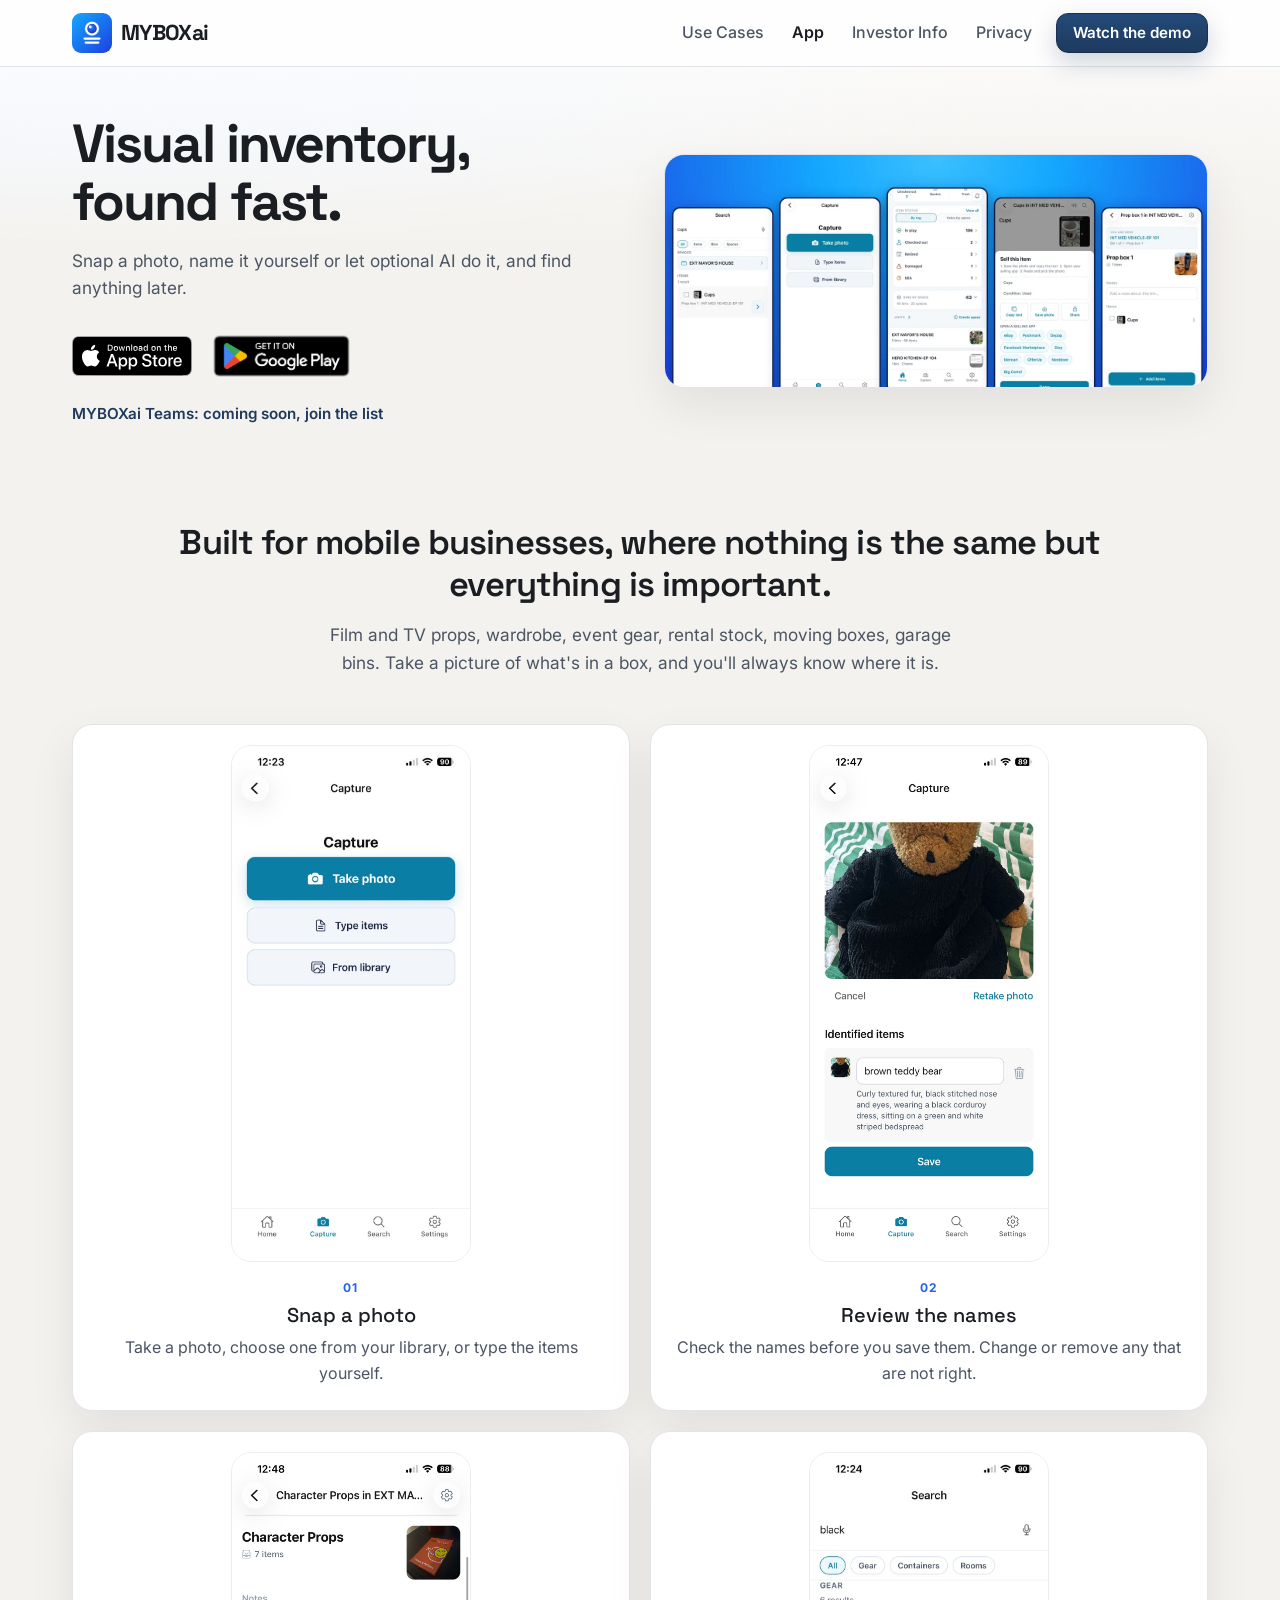
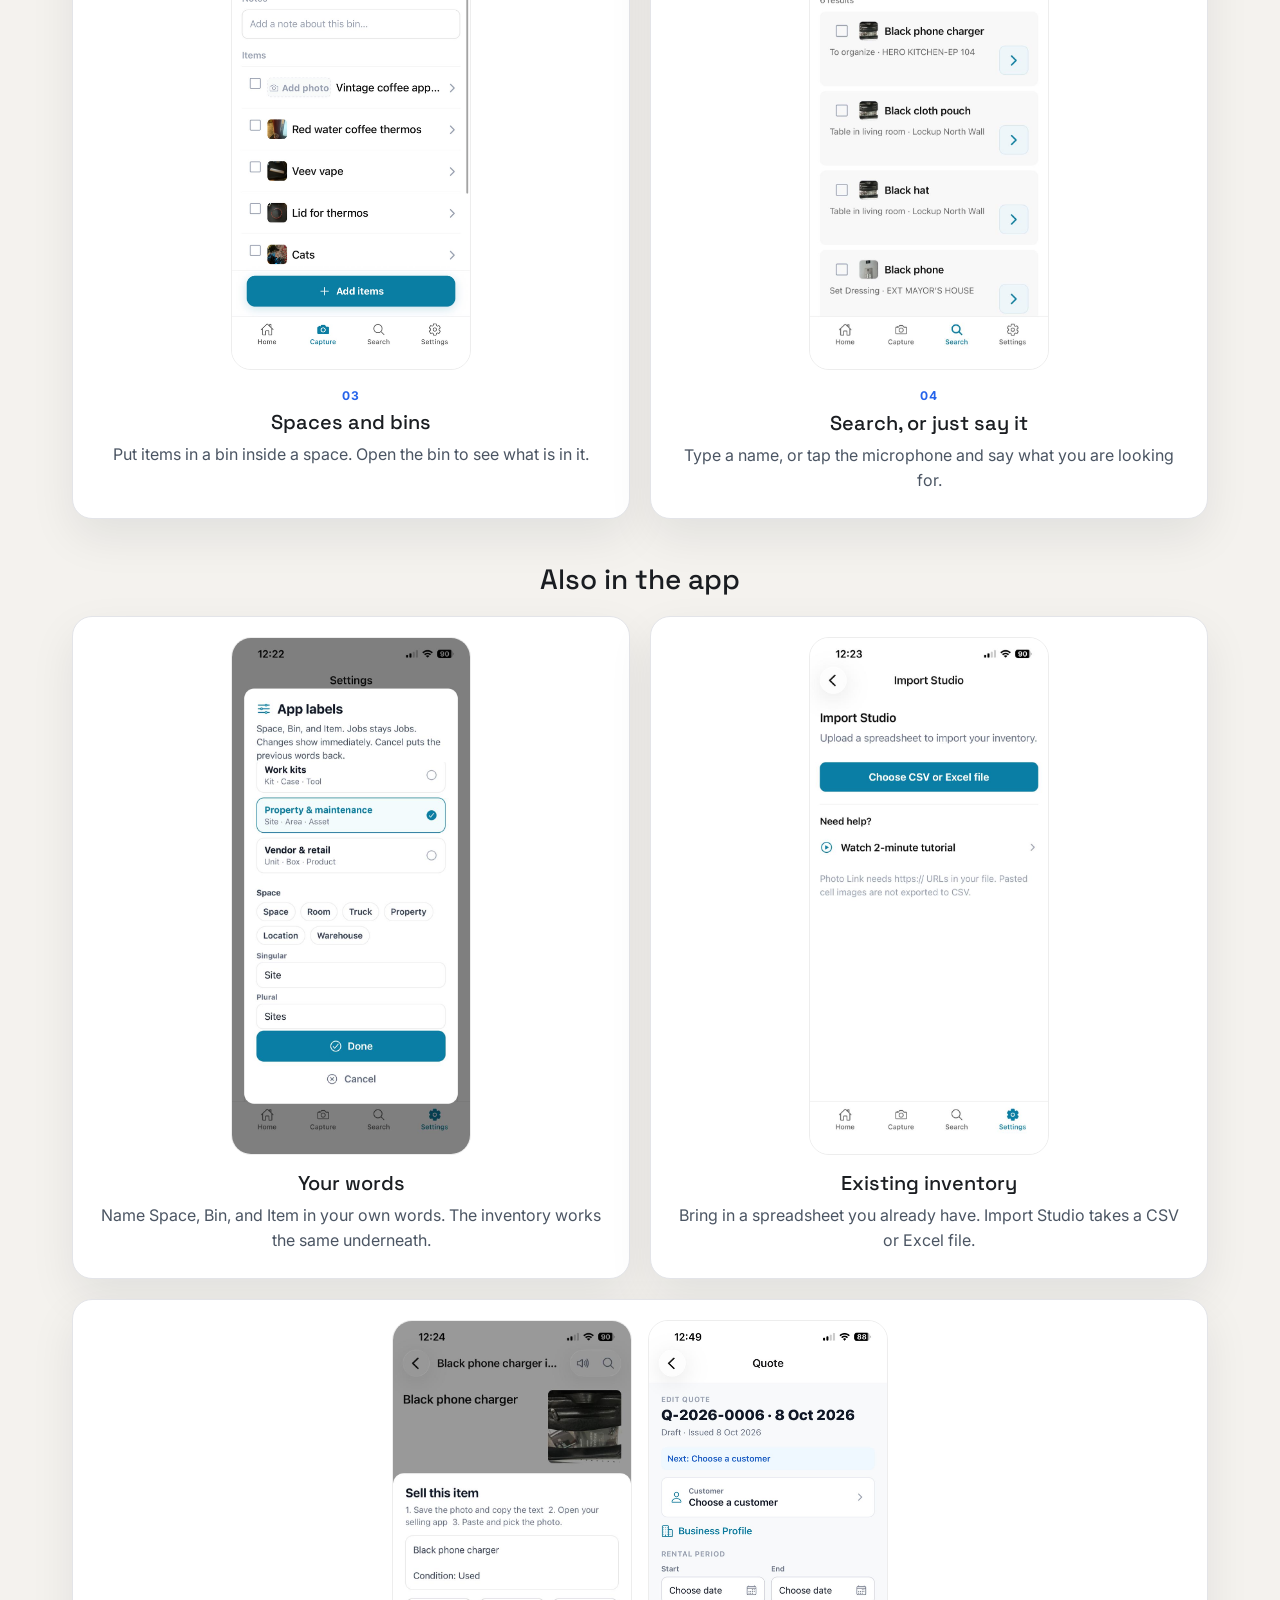
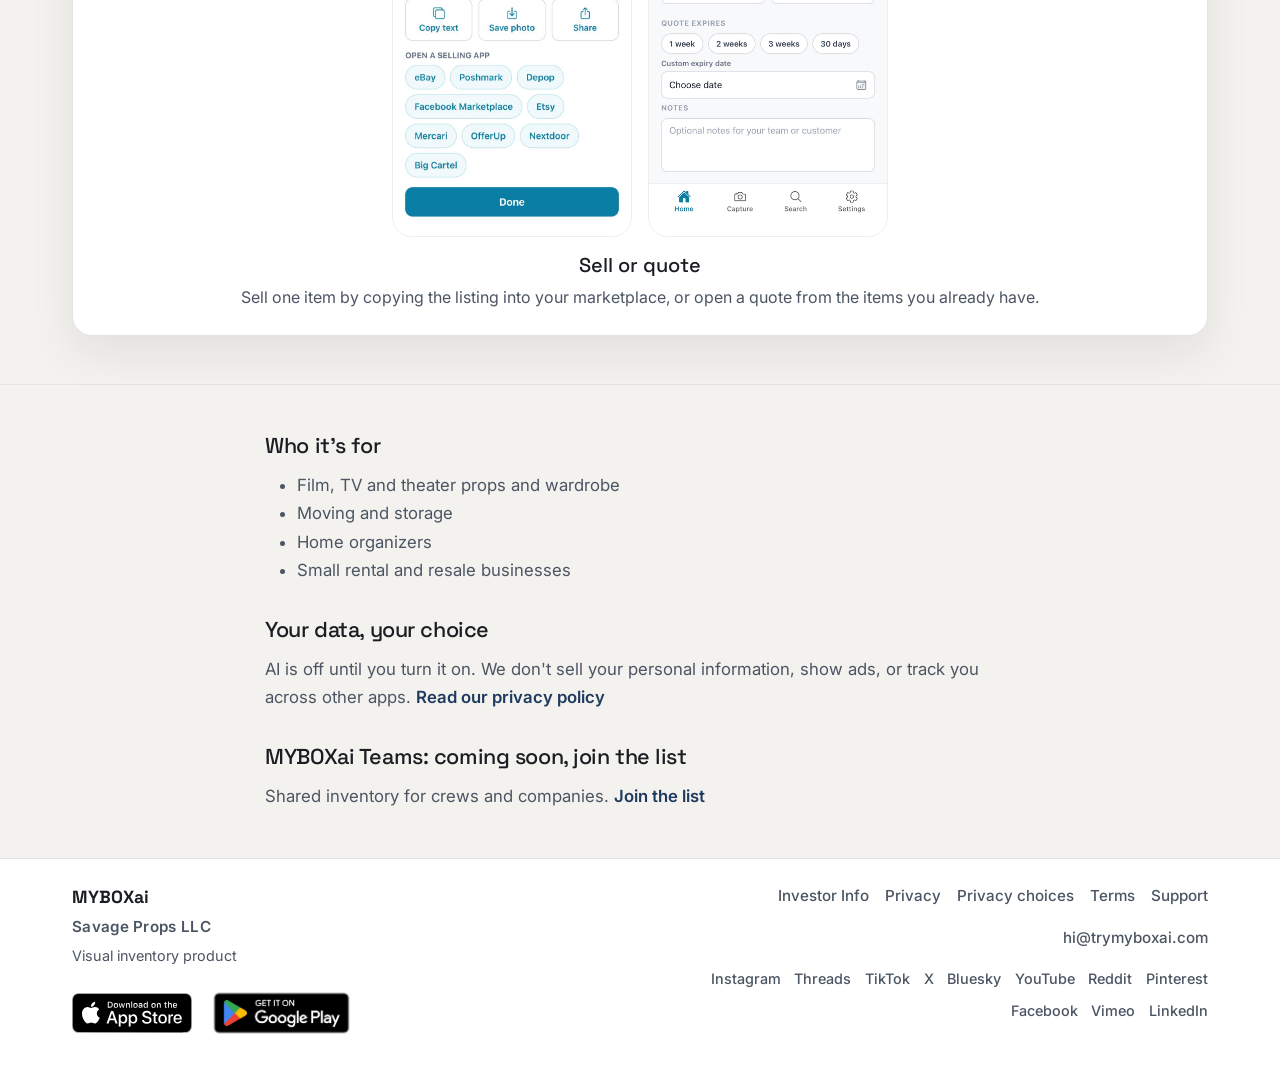
==== commit 88558a39: "Put Investor Info back in the header and footer. The brief stays available from the top menu and the" ====
--- a/app.html
+++ b/app.html
@@ -56,6 +56,9 @@
               <a class="nav-link site-nav-link fw-semibold" href="/app" aria-current="page">App</a>
             </li>
             <li class="nav-item">
+              <a class="nav-link site-nav-link" href="/investor">Investor Info</a>
+            </li>
+            <li class="nav-item">
               <a class="nav-link site-nav-link" href="/privacy">Privacy</a>
             </li>
             <li class="nav-item ps-lg-2">
@@ -201,6 +204,7 @@
         </div>
         <div class="col-md-6">
           <ul class="site-footer-links list-unstyled mb-3 d-flex flex-column flex-md-row flex-md-wrap gap-md-3 justify-content-md-end">
+            <li><a href="/investor">Investor Info</a></li>
             <li><a href="/privacy">Privacy</a></li>
             <li><a href="/privacy-choices">Privacy choices</a></li>
             <li><a href="/terms">Terms</a></li>
